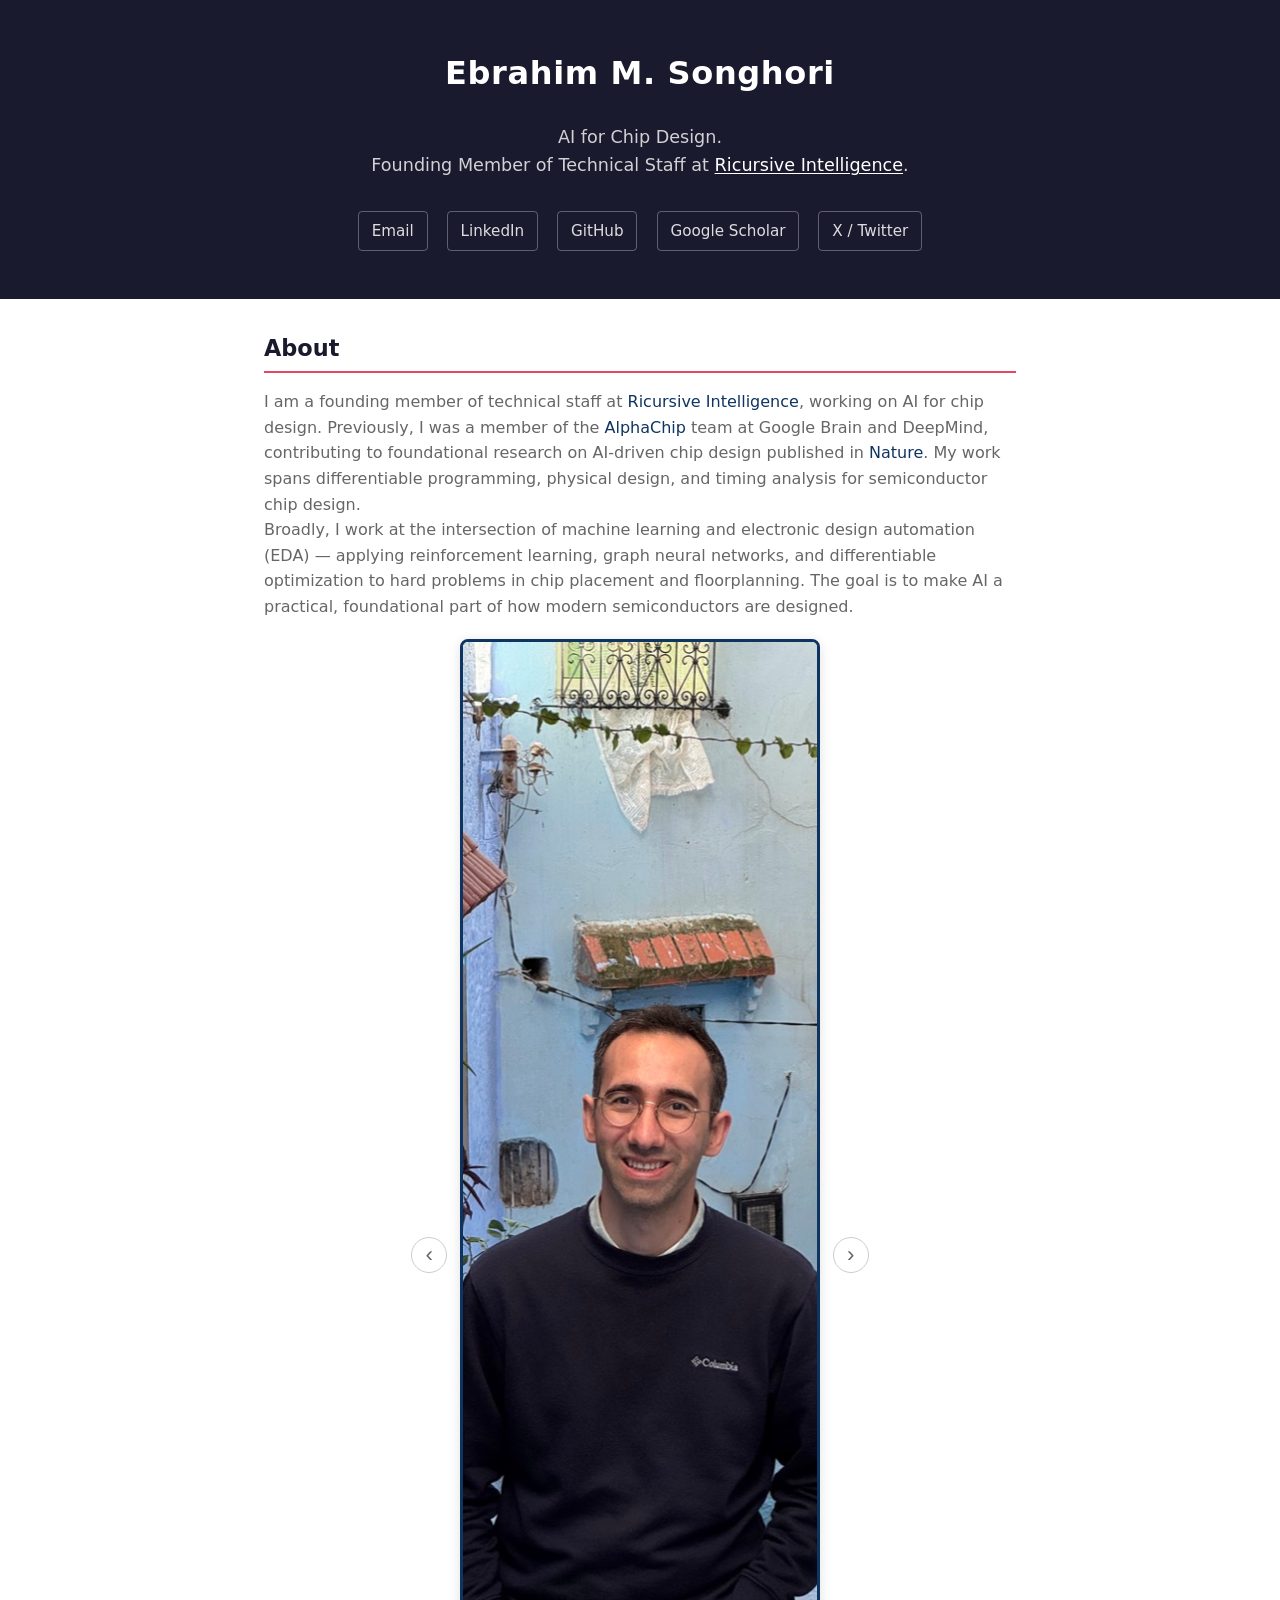
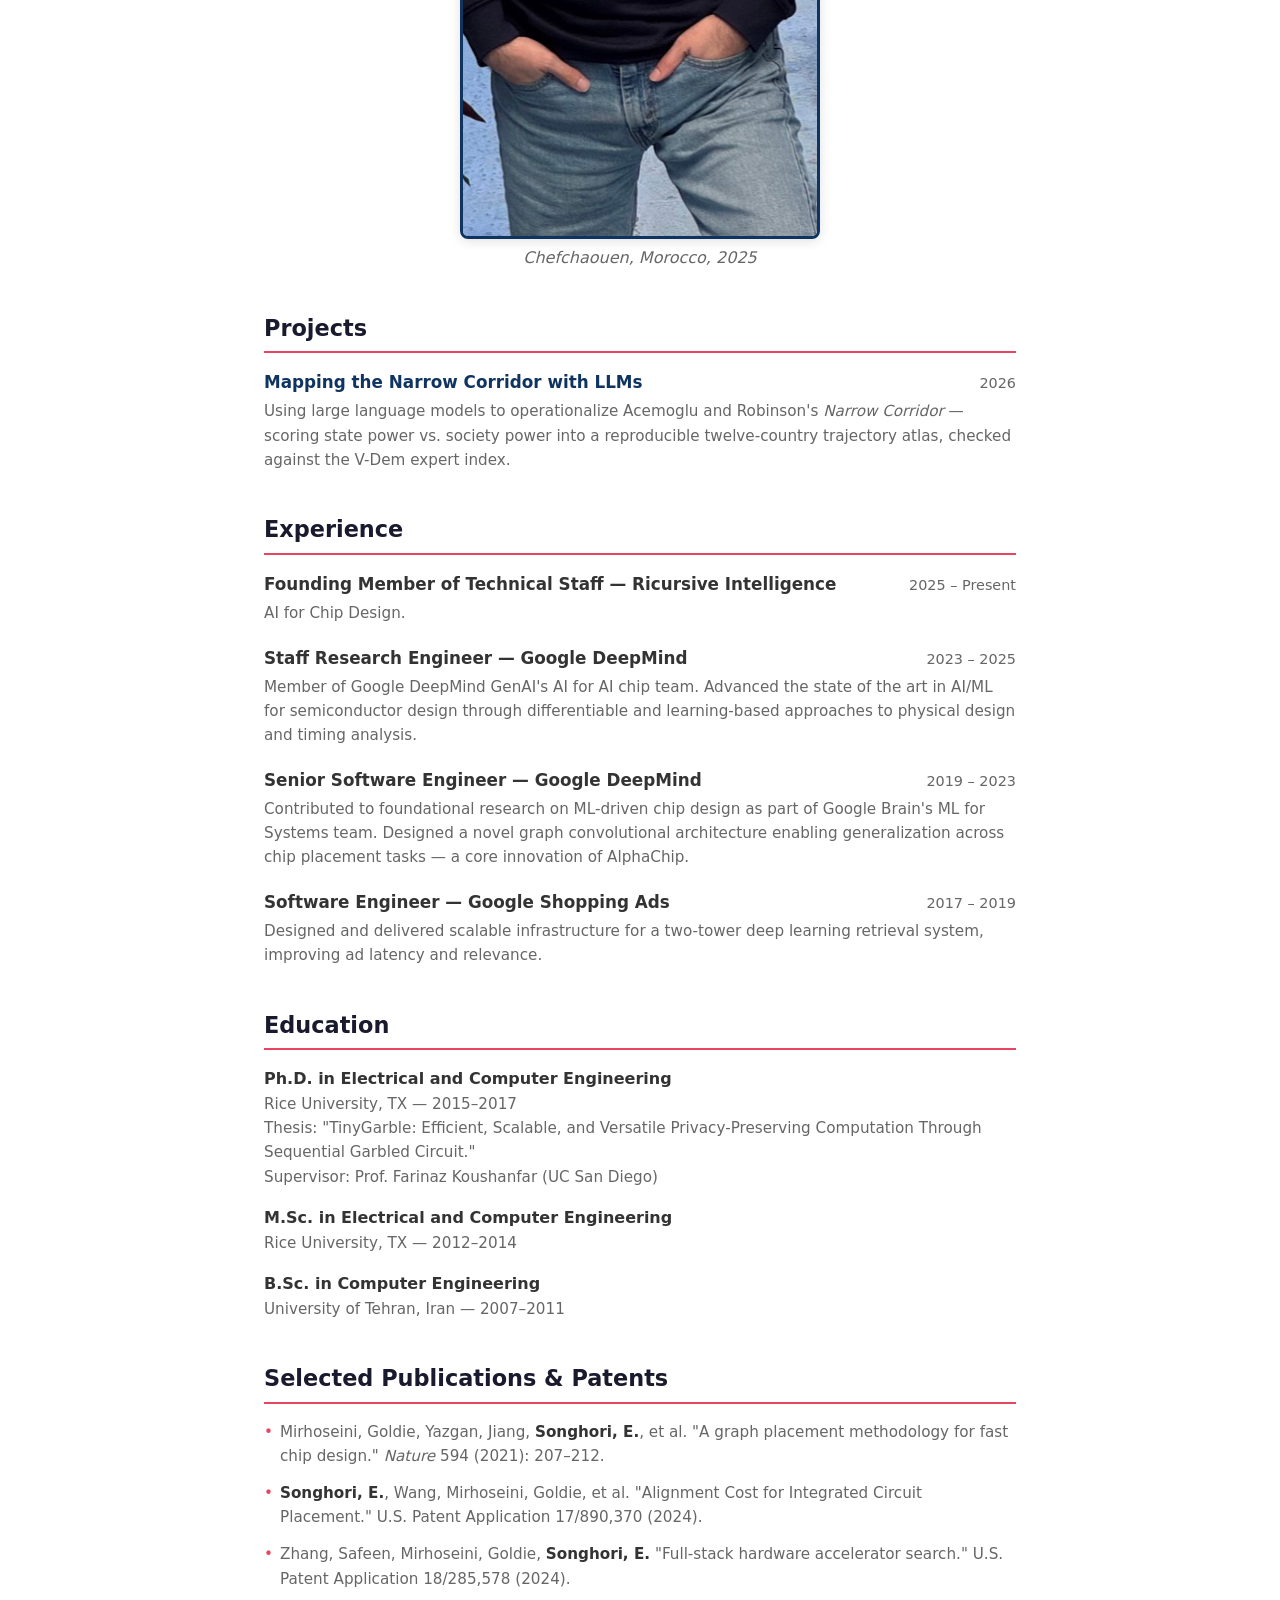
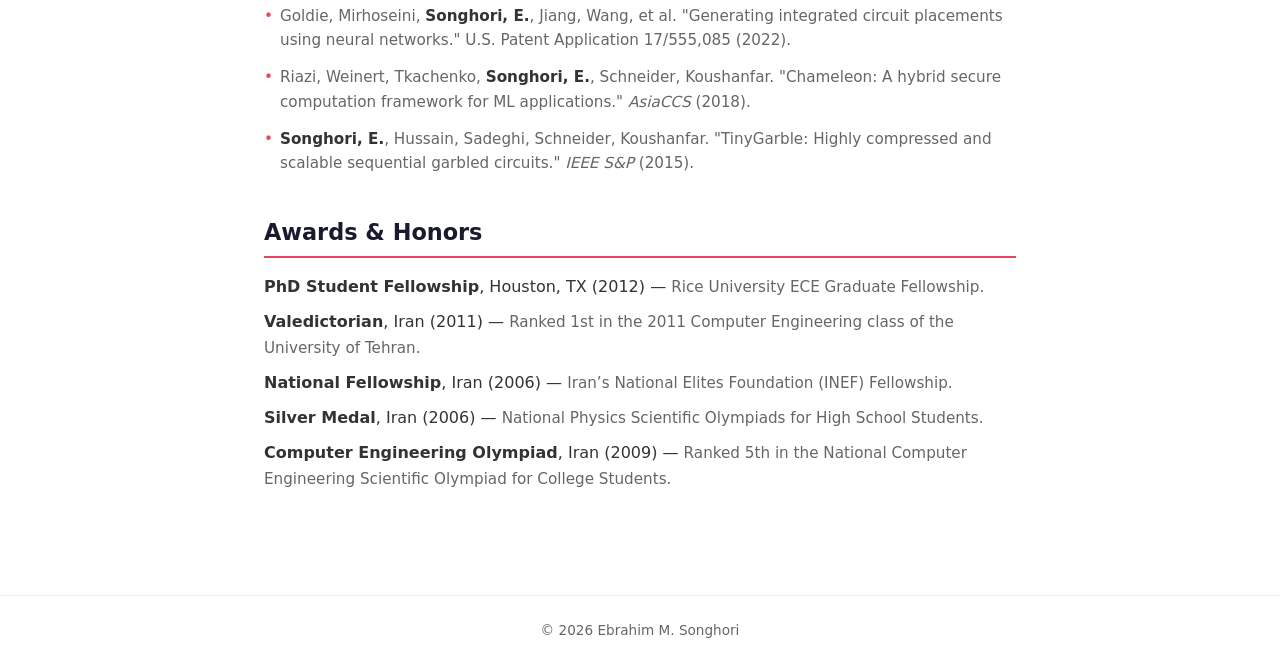
==== index.html @ 9a5c30f7 "Add Narrow Corridor project page and host its gallery - New content page at /narrow-corridor-llm/ wi" ====
<!DOCTYPE html>
<html lang="en">
<head>
  <meta charset="UTF-8">
  <meta name="viewport" content="width=device-width, initial-scale=1.0">
  <title>Ebrahim M. Songhori - AI for Chip Design | Ricursive Intelligence</title>
  <meta name="description" content="Ebrahim Songhori - Founding Member of Technical Staff at Ricursive Intelligence. Former AlphaChip team member at Google DeepMind. AI/ML for semiconductor chip design, published in Nature.">
  <meta name="keywords" content="Ebrahim Songhori, AI for chip design, AlphaChip, chip placement, graph placement, machine learning for EDA, semiconductor design, Ricursive Intelligence, Google DeepMind">
  <meta name="author" content="Ebrahim M. Songhori">
  <meta name="google-site-verification" content="yq1AbpjYO4RHW3qVXdiLMc_SH7v51dp_nrM5QMj1qLs" />
  <link rel="canonical" href="https://esonghori.com/">
  <link rel="icon" href="favicon.svg" type="image/svg+xml">
  <link rel="apple-touch-icon" href="apple-touch-icon.png">

  <!-- Open Graph -->
  <meta property="og:type" content="profile">
  <meta property="og:title" content="Ebrahim M. Songhori - AI for Chip Design">
  <meta property="og:description" content="Founding Member of Technical Staff at Ricursive Intelligence. Former AlphaChip team member at Google DeepMind. AI/ML for semiconductor chip design.">
  <meta property="og:url" content="https://esonghori.com/">
  <meta property="og:image" content="https://esonghori.com/photos/og-image.jpg">
  <meta property="og:image:width" content="1200">
  <meta property="og:image:height" content="630">
  <meta property="profile:first_name" content="Ebrahim">
  <meta property="profile:last_name" content="Songhori">

  <!-- Twitter Card -->
  <meta name="twitter:card" content="summary_large_image">
  <meta name="twitter:title" content="Ebrahim M. Songhori - AI for Chip Design">
  <meta name="twitter:site" content="@esonghori2">
  <meta name="twitter:description" content="Founding Member of Technical Staff at Ricursive Intelligence. Former AlphaChip team at Google DeepMind.">
  <meta name="twitter:image" content="https://esonghori.com/photos/og-image.jpg">

  <!-- Structured Data -->
  <script type="application/ld+json">
  {
    "@context": "https://schema.org",
    "@type": "ProfilePage",
    "dateModified": "2026-07-07T12:00:00-07:00",
    "mainEntity": {
    "@type": "Person",
    "name": "Ebrahim M. Songhori",
    "alternateName": "Ebrahim Songhori",
    "url": "https://esonghori.com/",
    "image": "https://esonghori.com/photos/og-image.jpg",
    "jobTitle": "Founding Member of Technical Staff",
    "worksFor": {
      "@type": "Organization",
      "name": "Ricursive Intelligence",
      "url": "https://ricursive.com"
    },
    "alumniOf": [
      {
        "@type": "CollegeOrUniversity",
        "name": "Rice University"
      },
      {
        "@type": "CollegeOrUniversity",
        "name": "University of Tehran"
      }
    ],
    "knowsAbout": ["AI for Chip Design", "Chip for AI", "Chip for LLM", "AI for AI Chip", "AI Infrastructure", "LLM Infrastructure", "LLM Systems", "AI Systems", "AlphaChip", "Graph Placement", "Chip Placement", "Chip Floorplanning", "Physical Design", "Timing Analysis", "Electronic Design Automation", "Semiconductor Design", "Hardware Accelerator Search", "Differentiable Programming", "Machine Learning", "Deep Learning", "Reinforcement Learning", "Graph Neural Networks", "Graph Convolutional Networks", "Two-Tower Retrieval", "Recommendation Systems", "ML for Systems", "Privacy-Preserving Computation", "Secure Computation", "Secure Multiparty Computation", "Garbled Circuits", "Secure Machine Learning"],
    "sameAs": [
      "https://www.linkedin.com/in/esonghori/",
      "https://github.com/esonghori",
      "https://scholar.google.com/citations?user=45dAUpoAAAAJ",
      "https://x.com/esonghori2"
    ]
    }
  }
  </script>

  <link rel="stylesheet" href="style.css">
</head>
<body>

<header>
  <div class="container">
    <h1>Ebrahim M. Songhori</h1>
    <p class="tagline">
      AI for Chip Design.<br/>
      Founding Member of Technical Staff at <a href="https://ricursive.com">Ricursive Intelligence</a>.
    </p>
    <div class="links">
      <a href="#" onclick="this.href='mailto:'+['e.songhori','gmail.com'].join('@')">Email</a>
      <a href="https://www.linkedin.com/in/esonghori/">LinkedIn</a>
      <a href="https://github.com/esonghori">GitHub</a>
      <a href="https://scholar.google.com/citations?user=45dAUpoAAAAJ">Google Scholar</a>
      <a href="https://x.com/esonghori2">X / Twitter</a>
    </div>
  </div>
</header>

<main>

  <section class="about">
    <h2>About</h2>
    <p>
      I am a founding member of technical staff at
      <a href="https://ricursive.com">Ricursive Intelligence</a>, working on
      AI for chip design. Previously, I was a member of the
      <a href="https://deepmind.google/discover/blog/how-alphachip-transformed-computer-chip-design/">AlphaChip</a>
      team at Google Brain and DeepMind, contributing to foundational research on AI-driven
      chip design published in
      <a href="https://www.nature.com/articles/s41586-021-03544-w">Nature</a>.
      My work spans differentiable programming, physical design, and timing analysis
      for semiconductor chip design.
    </p>
    <p>
      Broadly, I work at the intersection of machine learning and electronic design
      automation (EDA) &mdash; applying reinforcement learning, graph neural networks,
      and differentiable optimization to hard problems in chip placement and
      floorplanning. The goal is to make AI a practical, foundational part of how
      modern semiconductors are designed.
    </p>
    <div class="photo-gallery">
      <button class="photo-nav photo-prev" aria-label="Previous photo">&lsaquo;</button>
      <div class="photo-frame">
        <img src="" alt="Ebrahim M. Songhori" class="profile-photo" loading="lazy" width="900" height="1200">
        <p class="photo-caption"></p>
      </div>
      <button class="photo-nav photo-next" aria-label="Next photo">&rsaquo;</button>
    </div>
  </section>

  <section>
    <h2>Projects</h2>
    <div class="job">
      <div class="job-header">
        <span class="job-title">
          <a href="/narrow-corridor-llm/">Mapping the Narrow Corridor with LLMs</a>
        </span>
        <span class="job-date">2026</span>
      </div>
      <p>
        Using large language models to operationalize Acemoglu and Robinson's
        <em>Narrow Corridor</em> &mdash; scoring state power vs. society power into a
        reproducible twelve-country trajectory atlas, checked against the V-Dem expert index.
      </p>
    </div>
  </section>

  <section>
    <h2>Experience</h2>

    <div class="job">
      <div class="job-header">
        <span class="job-title">Founding Member of Technical Staff &mdash; Ricursive Intelligence</span>
        <span class="job-date">2025 &ndash; Present</span>
      </div>
      <p>AI for Chip Design.</p>
    </div>

    <div class="job">
      <div class="job-header">
        <span class="job-title">Staff Research Engineer &mdash; Google DeepMind</span>
        <span class="job-date">2023 &ndash; 2025</span>
      </div>
      <p>
        Member of Google DeepMind GenAI's AI for AI chip team. Advanced the state of the art
        in AI/ML for semiconductor design through differentiable and learning-based approaches
        to physical design and timing analysis.
      </p>
    </div>

    <div class="job">
      <div class="job-header">
        <span class="job-title">Senior Software Engineer &mdash; Google DeepMind</span>
        <span class="job-date">2019 &ndash; 2023</span>
      </div>
      <p>
        Contributed to foundational research on ML-driven chip design as part of Google Brain's
        ML for Systems team. Designed a novel graph convolutional architecture enabling
        generalization across chip placement tasks &mdash; a core innovation of AlphaChip.
      </p>
    </div>

    <div class="job">
      <div class="job-header">
        <span class="job-title">Software Engineer &mdash; Google Shopping Ads</span>
        <span class="job-date">2017 &ndash; 2019</span>
      </div>
      <p>
        Designed and delivered scalable infrastructure for a two-tower deep learning retrieval
        system, improving ad latency and relevance.
      </p>
    </div>
  </section>

  <section>
    <h2>Education</h2>

    <div class="edu-item">
      <div class="degree">Ph.D. in Electrical and Computer Engineering</div>
      <div class="school">Rice University, TX &mdash; 2015&ndash;2017</div>
      <div class="school">
        Thesis: "TinyGarble: Efficient, Scalable, and Versatile Privacy-Preserving
        Computation Through Sequential Garbled Circuit."
        <br>Supervisor: Prof. Farinaz Koushanfar (UC San Diego)
      </div>
    </div>

    <div class="edu-item">
      <div class="degree">M.Sc. in Electrical and Computer Engineering</div>
      <div class="school">Rice University, TX &mdash; 2012&ndash;2014</div>
    </div>

    <div class="edu-item">
      <div class="degree">B.Sc. in Computer Engineering</div>
      <div class="school">University of Tehran, Iran &mdash; 2007&ndash;2011</div>
    </div>
  </section>

  <section>
    <h2>Selected Publications &amp; Patents</h2>
    <ul class="pub-list">
      <li>
        Mirhoseini, Goldie, Yazgan, Jiang, <span class="me">Songhori, E.</span>, et al.
        "A graph placement methodology for fast chip design."
        <em>Nature</em> 594 (2021): 207&ndash;212.
      </li>
      <li>
        <span class="me">Songhori, E.</span>, Wang, Mirhoseini, Goldie, et al.
        "Alignment Cost for Integrated Circuit Placement."
        U.S. Patent Application 17/890,370 (2024).
      </li>
      <li>
        Zhang, Safeen, Mirhoseini, Goldie, <span class="me">Songhori, E.</span>
        "Full-stack hardware accelerator search."
        U.S. Patent Application 18/285,578 (2024).
      </li>
      <li>
        Goldie, Mirhoseini, <span class="me">Songhori, E.</span>, Jiang, Wang, et al.
        "Generating integrated circuit placements using neural networks."
        U.S. Patent Application 17/555,085 (2022).
      </li>
      <li>
        Riazi, Weinert, Tkachenko, <span class="me">Songhori, E.</span>, Schneider, Koushanfar.
        "Chameleon: A hybrid secure computation framework for ML applications."
        <em>AsiaCCS</em> (2018).
      </li>
      <li>
        <span class="me">Songhori, E.</span>, Hussain, Sadeghi, Schneider, Koushanfar.
        "TinyGarble: Highly compressed and scalable sequential garbled circuits."
        <em>IEEE S&amp;P</em> (2015).
      </li>
    </ul>
  </section>

  <section>
    <h2>Awards &amp; Honors</h2>
    <div class="award">
      <strong>PhD Student Fellowship</strong>, Houston, TX (2012) &mdash;
      <span>Rice University ECE Graduate Fellowship.</span>
    </div>
    <div class="award">
      <strong>Valedictorian</strong>, Iran (2011) &mdash;
      <span>Ranked 1st in the 2011 Computer Engineering class of the University of Tehran.</span>
    </div>
    <div class="award">
      <strong>National Fellowship</strong>, Iran (2006) &mdash;
      <span>Iran&rsquo;s National Elites Foundation (INEF) Fellowship.</span>
    </div>
    <div class="award">
      <strong>Silver Medal</strong>, Iran (2006) &mdash;
      <span>National Physics Scientific Olympiads for High School Students.</span>
    </div>
    <div class="award">
      <strong>Computer Engineering Olympiad</strong>, Iran (2009) &mdash;
      <span>Ranked 5th in the National Computer Engineering Scientific Olympiad for College Students.</span>
    </div>
  </section>

</main>

<footer>
  &copy; 2026 Ebrahim M. Songhori
</footer>

<script>
(async function() {
  const res = await fetch('photos/photos.json');
  const photos = await res.json();
  if (!photos.length) return;
  let idx = 0;
  const img = document.querySelector('.profile-photo');
  const caption = document.querySelector('.photo-caption');
  const prev = document.querySelector('.photo-prev');
  const next = document.querySelector('.photo-next');
  const gallery = document.querySelector('.photo-gallery');

  function show(i) {
    idx = (i + photos.length) % photos.length;
    img.src = 'photos/' + photos[idx].file;
    img.alt = 'Ebrahim M. Songhori — ' + photos[idx].caption;
    caption.textContent = photos[idx].caption;
    gallery.classList.toggle('single', photos.length <= 1);
  }

  prev.addEventListener('click', () => show(idx - 1));
  next.addEventListener('click', () => show(idx + 1));
  show(0);
})();
</script>
</body>
</html>
---- style.css ----
:root {
  --primary: #1a1a2e;
  --accent: #0f3460;
  --highlight: #e94560;
  --light: #f5f5f5;
  --text: #333;
  --text-light: #666;
  --max-width: 800px;
}

* {
  margin: 0;
  padding: 0;
  box-sizing: border-box;
}

body {
  font-family: "Segoe UI", system-ui, -apple-system, sans-serif;
  color: var(--text);
  line-height: 1.6;
  background: #fff;
}

a {
  color: var(--accent);
  text-decoration: none;
}

a:hover {
  color: var(--highlight);
}

/* Header / Hero */
header {
  background: var(--primary);
  color: #fff;
  padding: 3rem 1.5rem;
  text-align: center;
}

header .container {
  max-width: var(--max-width);
  margin: 0 auto;
  display: flex;
  flex-direction: column;
  align-items: center;
  gap: 1.5rem;
}

/* Photo Gallery */
.photo-gallery {
  display: flex;
  align-items: center;
  justify-content: center;
  gap: 0.8rem;
  margin-top: 1.2rem;
}

.photo-gallery.single .photo-nav {
  visibility: hidden;
}

.photo-frame {
  text-align: center;
}

.photo-nav {
  background: none;
  border: 1px solid #ccc;
  border-radius: 50%;
  width: 36px;
  height: 36px;
  font-size: 1.4rem;
  color: var(--text-light);
  cursor: pointer;
  flex-shrink: 0;
  display: flex;
  align-items: center;
  justify-content: center;
  transition: background 0.2s, color 0.2s;
}

.photo-nav:hover {
  background: var(--light);
  color: var(--primary);
}

.profile-photo {
  display: block;
  width: 100%;
  max-width: 360px;
  border-radius: 8px;
  object-fit: cover;
  border: 3px solid var(--accent);
  box-shadow: 0 2px 12px rgba(0, 0, 0, 0.12);
}

header h1 {
  font-size: 2rem;
  font-weight: 700;
  letter-spacing: 0.02em;
}

header .tagline {
  font-size: 1.1rem;
  color: rgba(255, 255, 255, 0.8);
  max-width: 600px;
}

header .tagline a {
  color: #fff;
  text-decoration: underline;
  text-underline-offset: 2px;
}

header .tagline a:hover {
  color: var(--highlight);
}

.links {
  display: flex;
  gap: 1.2rem;
  flex-wrap: wrap;
  justify-content: center;
  margin-top: 0.5rem;
}

.links a {
  color: rgba(255, 255, 255, 0.85);
  font-size: 0.95rem;
  padding: 0.4rem 0.8rem;
  border: 1px solid rgba(255, 255, 255, 0.3);
  border-radius: 4px;
  transition: background 0.2s, color 0.2s;
}

.links a:hover {
  background: rgba(255, 255, 255, 0.15);
  color: #fff;
}

/* Main Content */
main {
  max-width: var(--max-width);
  margin: 0 auto;
  padding: 2rem 1.5rem 4rem;
}

section {
  margin-bottom: 2.5rem;
}

section h2 {
  font-size: 1.4rem;
  color: var(--primary);
  border-bottom: 2px solid var(--highlight);
  padding-bottom: 0.3rem;
  margin-bottom: 1rem;
}

.photo-caption {
  text-align: center;
  font-size: 0.85rem;
  color: var(--text-light);
  font-style: italic;
  margin-top: 0.4rem;
}

/* About */
.about p {
  color: var(--text-light);
  font-size: 1rem;
}

/* Experience */
.job {
  margin-bottom: 1.2rem;
}

.job-header {
  display: flex;
  justify-content: space-between;
  align-items: baseline;
  flex-wrap: wrap;
  gap: 0.5rem;
}

.job-title {
  font-weight: 600;
  font-size: 1.05rem;
}

.job-date {
  color: var(--text-light);
  font-size: 0.9rem;
  white-space: nowrap;
}

.job p {
  color: var(--text-light);
  font-size: 0.95rem;
  margin-top: 0.2rem;
}

/* Education */
.edu-item {
  margin-bottom: 1rem;
}

.edu-item .degree {
  font-weight: 600;
}

.edu-item .school {
  color: var(--text-light);
  font-size: 0.95rem;
}

/* Publications */
.pub-list {
  list-style: none;
}

.pub-list li {
  margin-bottom: 0.8rem;
  font-size: 0.95rem;
  color: var(--text-light);
  padding-left: 1rem;
  position: relative;
}

.pub-list li::before {
  content: "\2022";
  position: absolute;
  left: 0;
  color: var(--highlight);
}

.pub-list .me {
  font-weight: 600;
  color: var(--text);
}

/* Awards */
.award {
  margin-bottom: 0.6rem;
}

.award strong {
  color: var(--text);
}

.award span {
  color: var(--text-light);
  font-size: 0.95rem;
}

/* Footer */
footer {
  text-align: center;
  padding: 1.5rem;
  color: var(--text-light);
  font-size: 0.85rem;
  border-top: 1px solid #eee;
}

/* Responsive */
@media (max-width: 600px) {
  header {
    padding: 2rem 1rem;
  }
  header h1 {
    font-size: 1.6rem;
  }
  .profile-photo {
    max-width: 280px;
  }
  .job-header {
    flex-direction: column;
    gap: 0.1rem;
  }
}
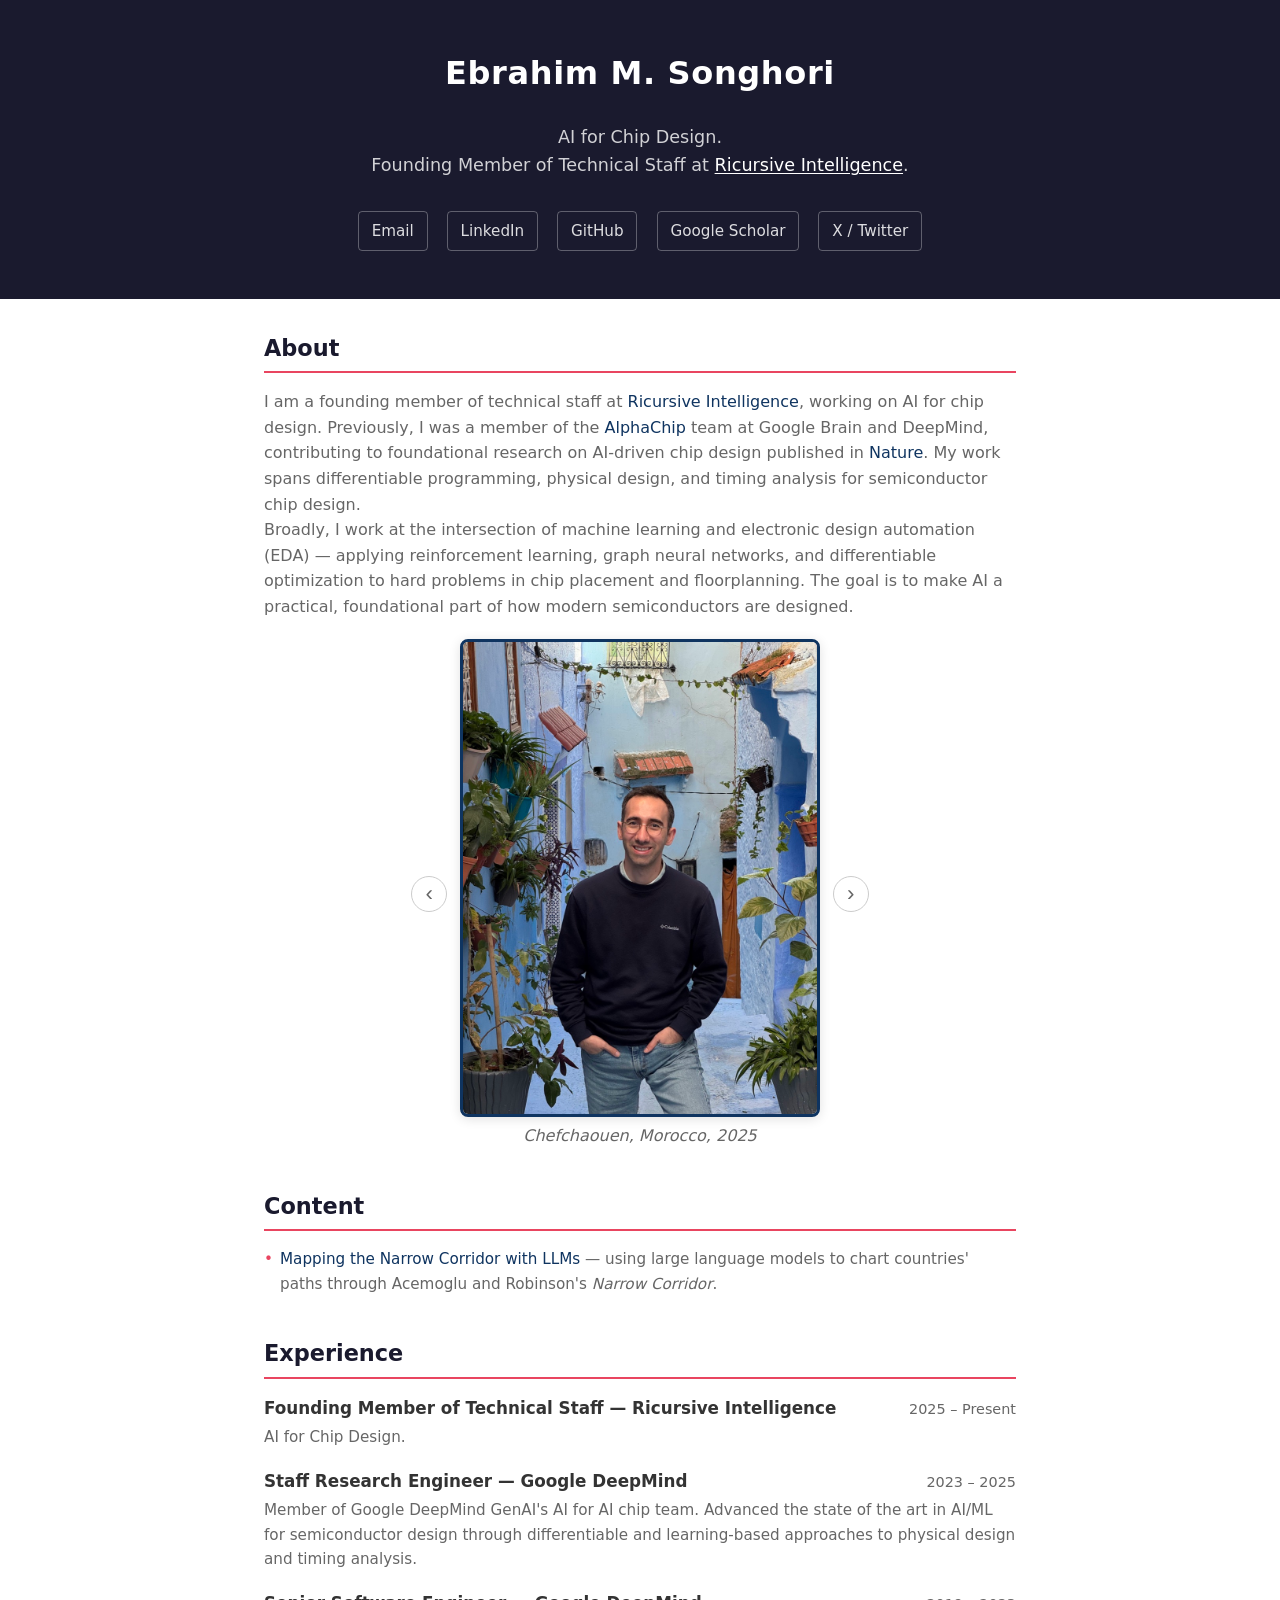
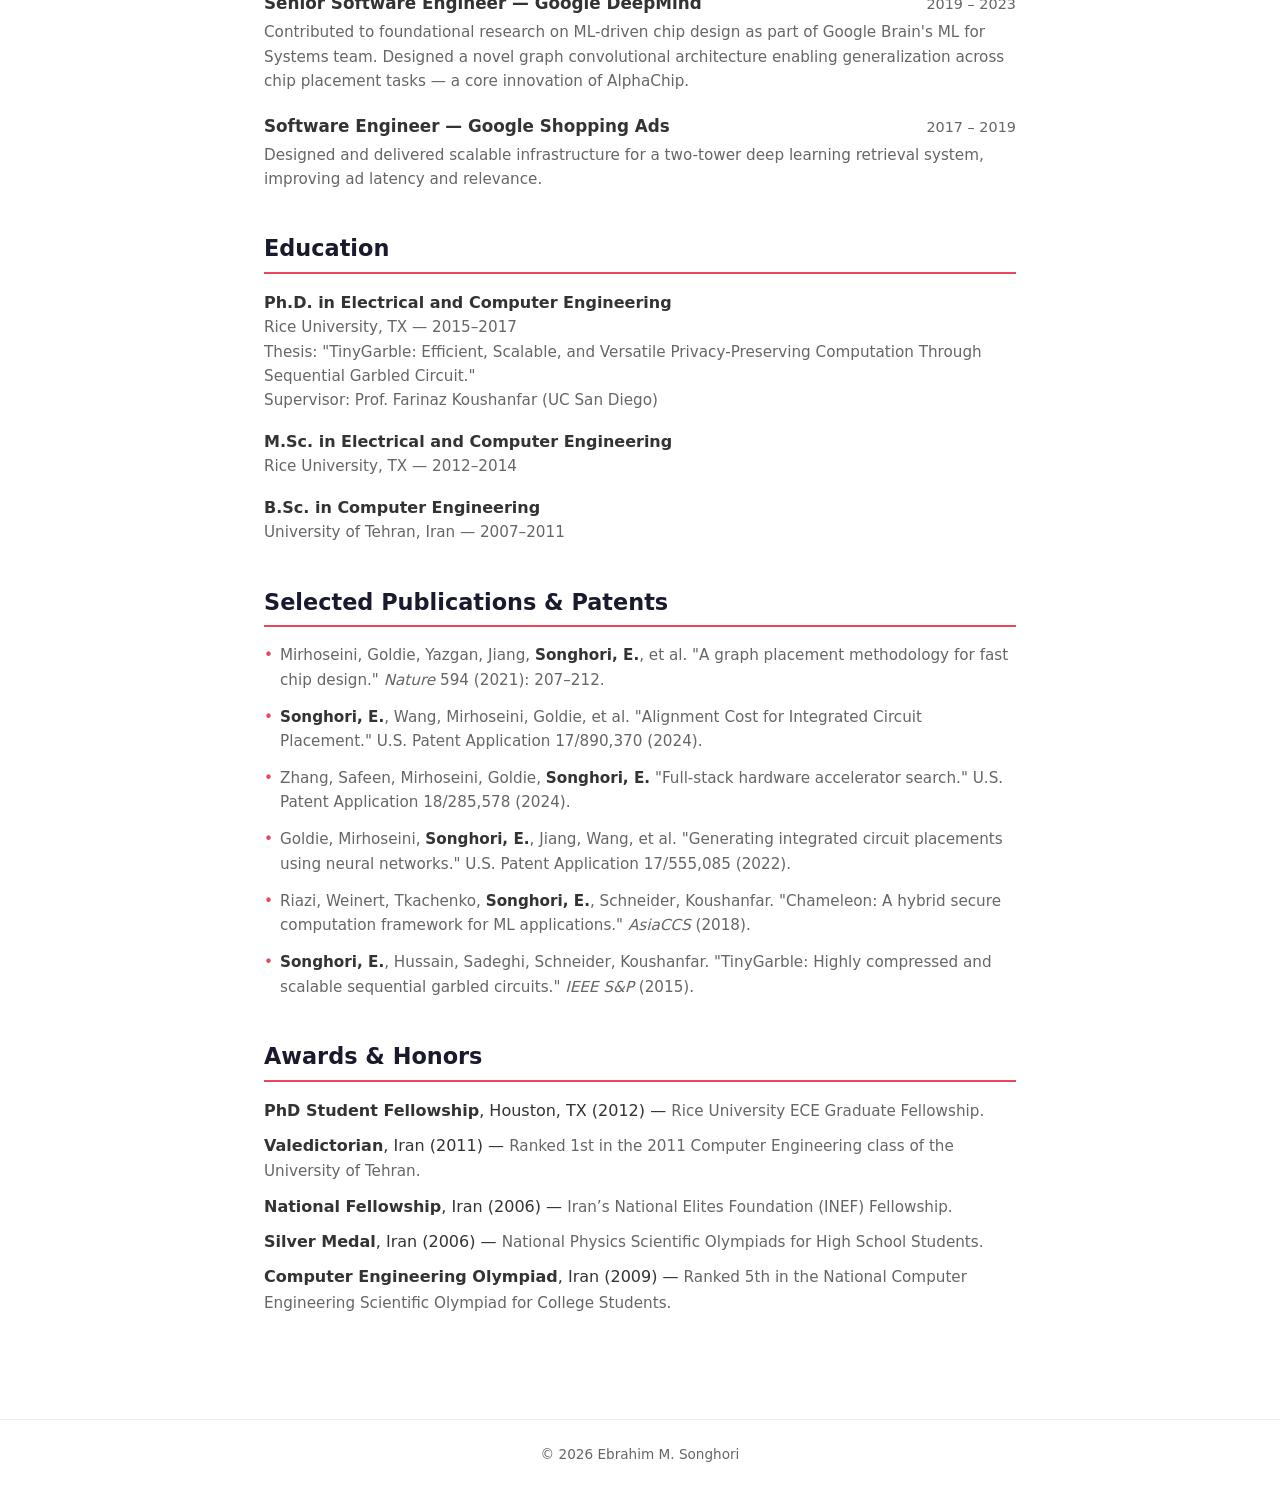
==== commit 9387500d: "Revert profile-photo size attrs; make Content section a bullet list Co-Authored-By: Claude Opus 4.8 " ====
--- a/index.html
+++ b/index.html
@@ -115,7 +115,7 @@
     <div class="photo-gallery">
       <button class="photo-nav photo-prev" aria-label="Previous photo">&lsaquo;</button>
       <div class="photo-frame">
-        <img src="" alt="Ebrahim M. Songhori" class="profile-photo" loading="lazy" width="900" height="1200">
+        <img src="" alt="Ebrahim M. Songhori" class="profile-photo">
         <p class="photo-caption"></p>
       </div>
       <button class="photo-nav photo-next" aria-label="Next photo">&rsaquo;</button>
@@ -123,20 +123,14 @@
   </section>
 
   <section>
-    <h2>Projects</h2>
-    <div class="job">
-      <div class="job-header">
-        <span class="job-title">
-          <a href="/narrow-corridor-llm/">Mapping the Narrow Corridor with LLMs</a>
-        </span>
-        <span class="job-date">2026</span>
-      </div>
-      <p>
-        Using large language models to operationalize Acemoglu and Robinson's
-        <em>Narrow Corridor</em> &mdash; scoring state power vs. society power into a
-        reproducible twelve-country trajectory atlas, checked against the V-Dem expert index.
-      </p>
-    </div>
+    <h2>Content</h2>
+    <ul class="pub-list">
+      <li>
+        <a href="/narrow-corridor-llm/">Mapping the Narrow Corridor with LLMs</a>
+        &mdash; using large language models to chart countries' paths through
+        Acemoglu and Robinson's <em>Narrow Corridor</em>.
+      </li>
+    </ul>
   </section>
 
   <section>
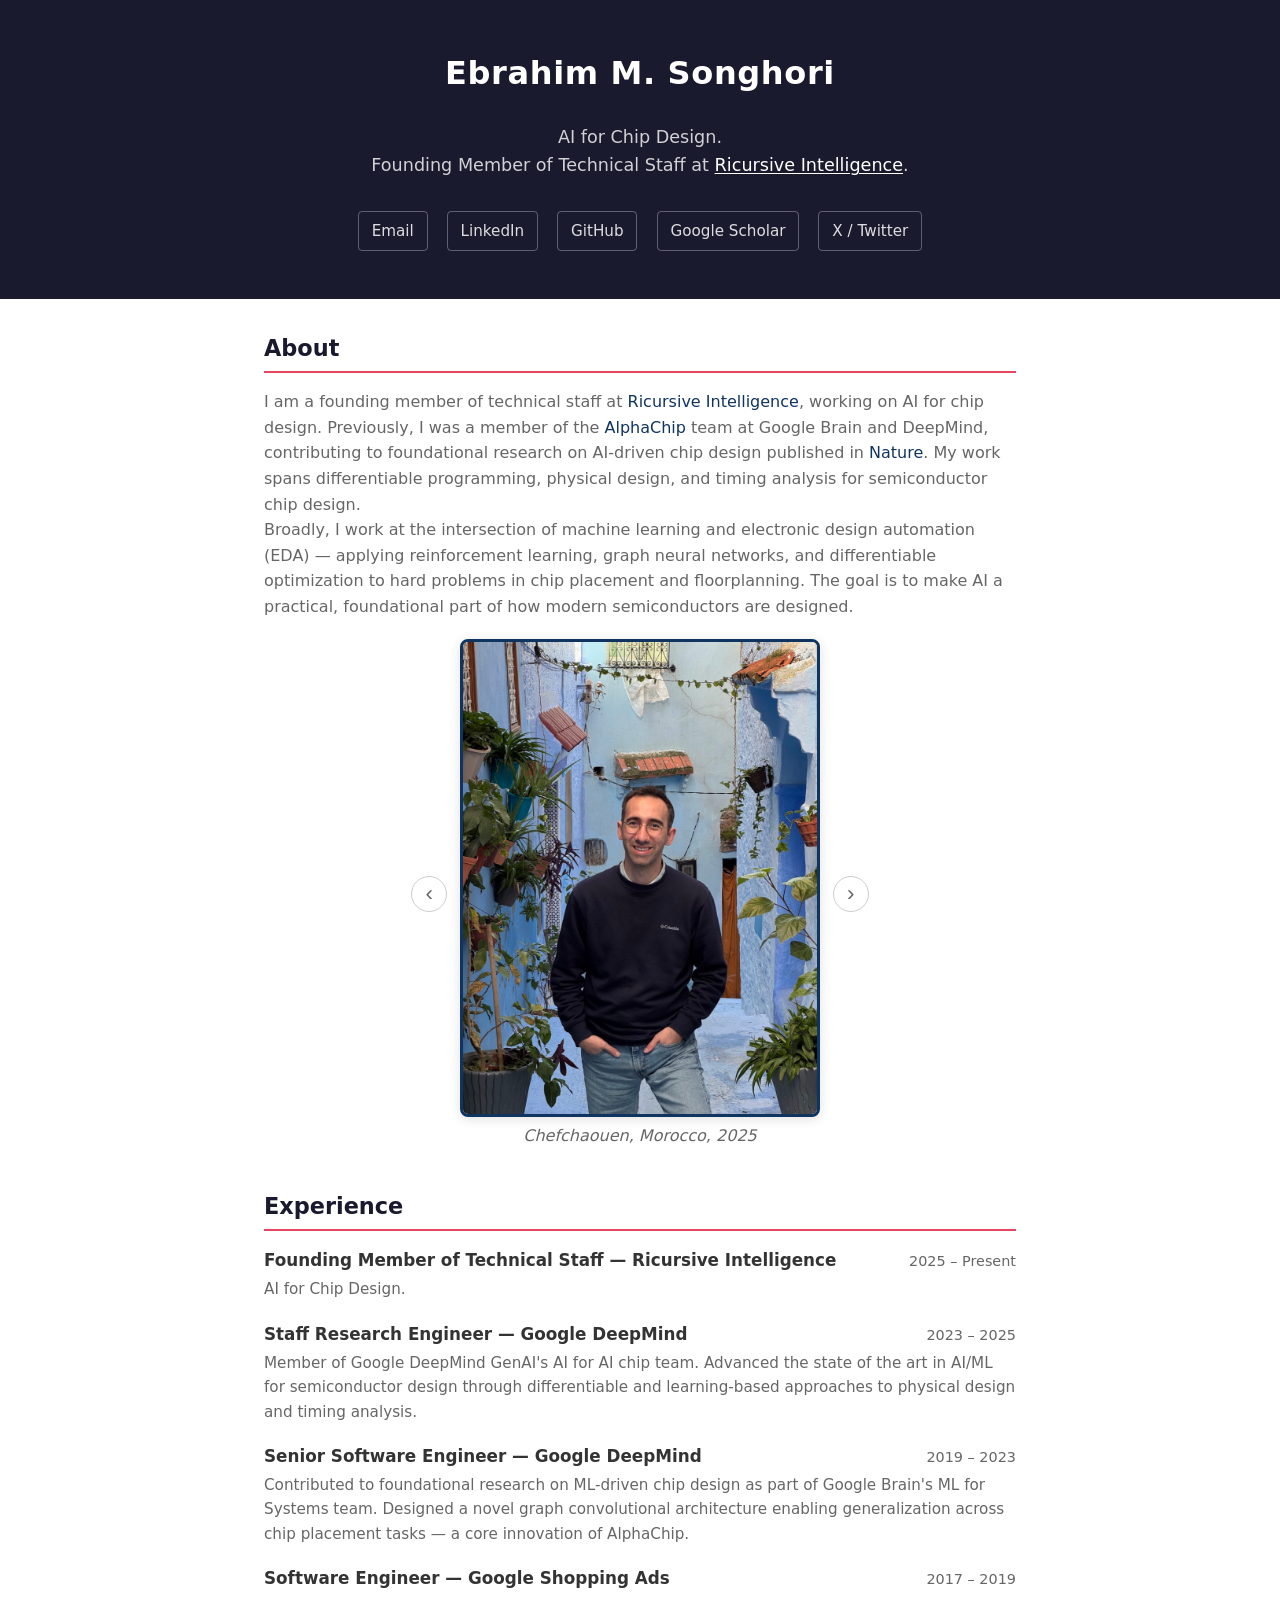
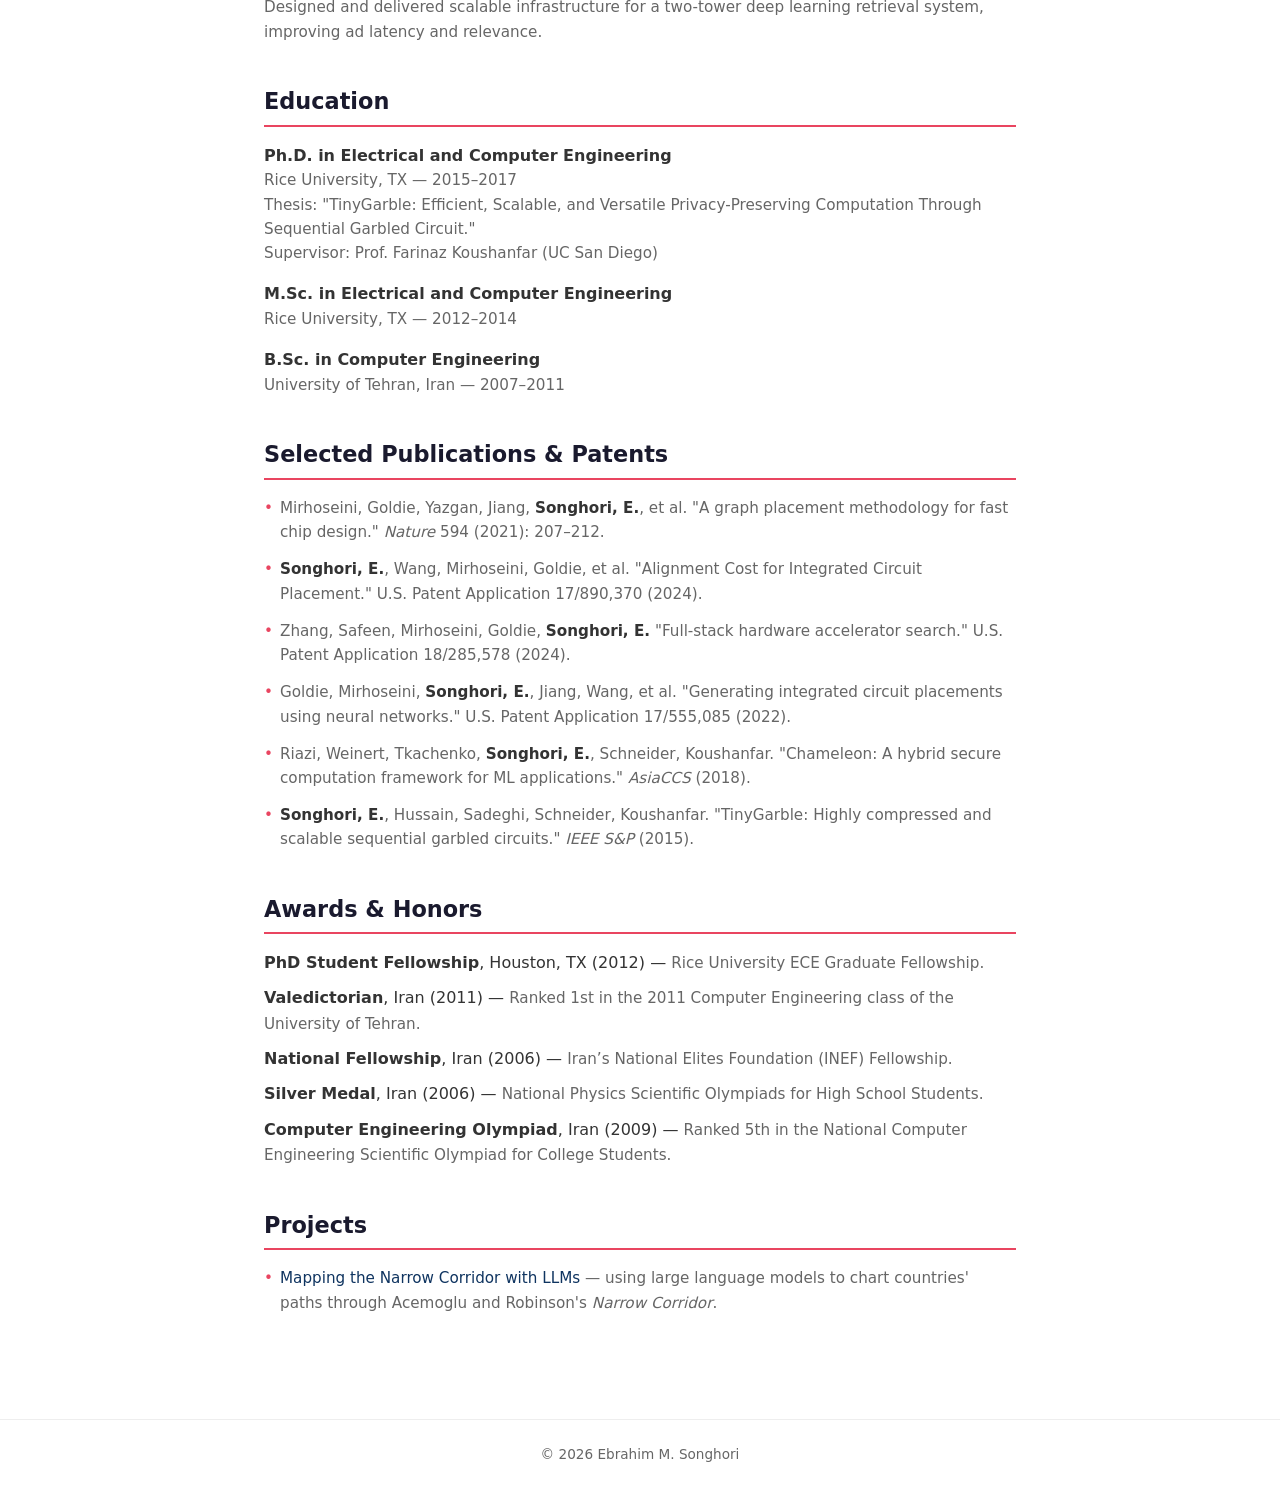
==== commit ba4094de: "Move Projects section to bottom of page Co-Authored-By: Claude Opus 4.8 (1M context) <noreply@anthro" ====
--- a/index.html
+++ b/index.html
@@ -123,17 +123,6 @@
   </section>
 
   <section>
-    <h2>Content</h2>
-    <ul class="pub-list">
-      <li>
-        <a href="/narrow-corridor-llm/">Mapping the Narrow Corridor with LLMs</a>
-        &mdash; using large language models to chart countries' paths through
-        Acemoglu and Robinson's <em>Narrow Corridor</em>.
-      </li>
-    </ul>
-  </section>
-
-  <section>
     <h2>Experience</h2>
 
     <div class="job">
@@ -262,6 +251,17 @@
       <strong>Computer Engineering Olympiad</strong>, Iran (2009) &mdash;
       <span>Ranked 5th in the National Computer Engineering Scientific Olympiad for College Students.</span>
     </div>
+  </section>
+
+  <section>
+    <h2>Projects</h2>
+    <ul class="pub-list">
+      <li>
+        <a href="/narrow-corridor-llm/">Mapping the Narrow Corridor with LLMs</a>
+        &mdash; using large language models to chart countries' paths through
+        Acemoglu and Robinson's <em>Narrow Corridor</em>.
+      </li>
+    </ul>
   </section>
 
 </main>
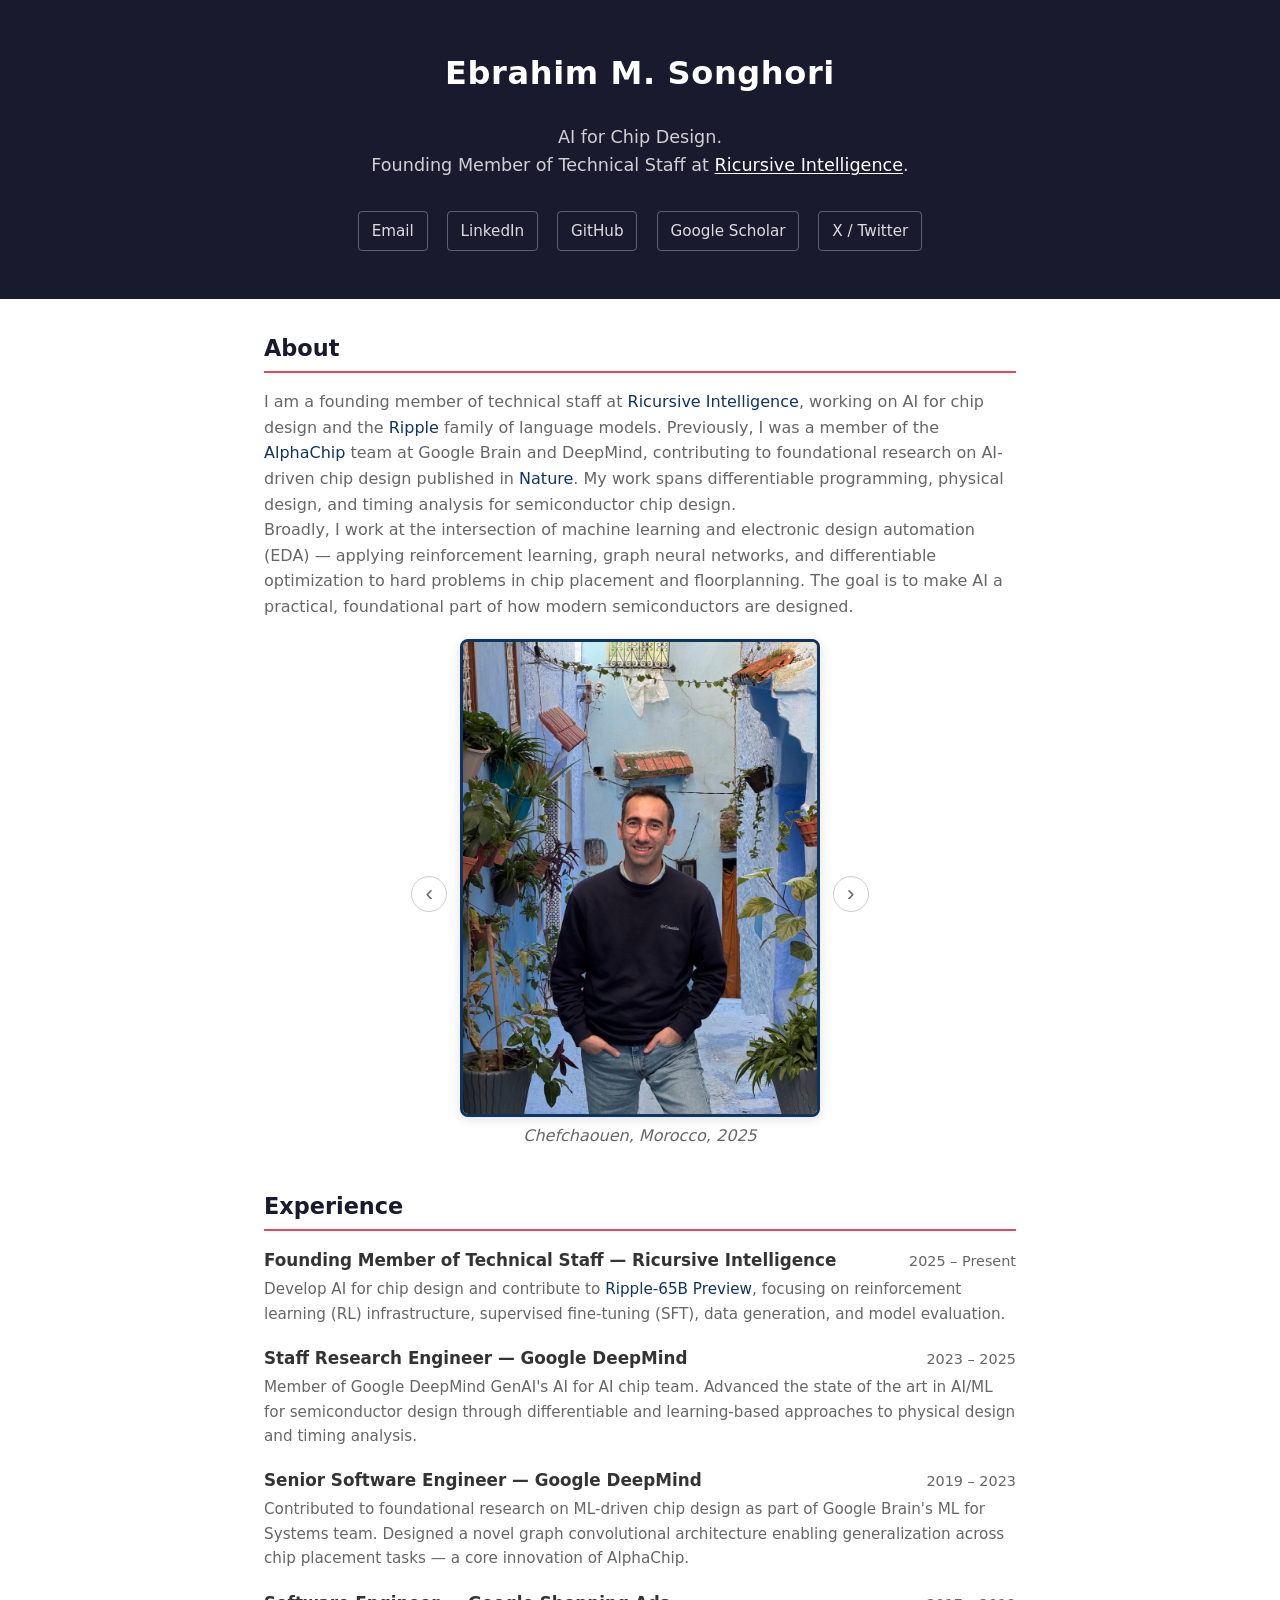
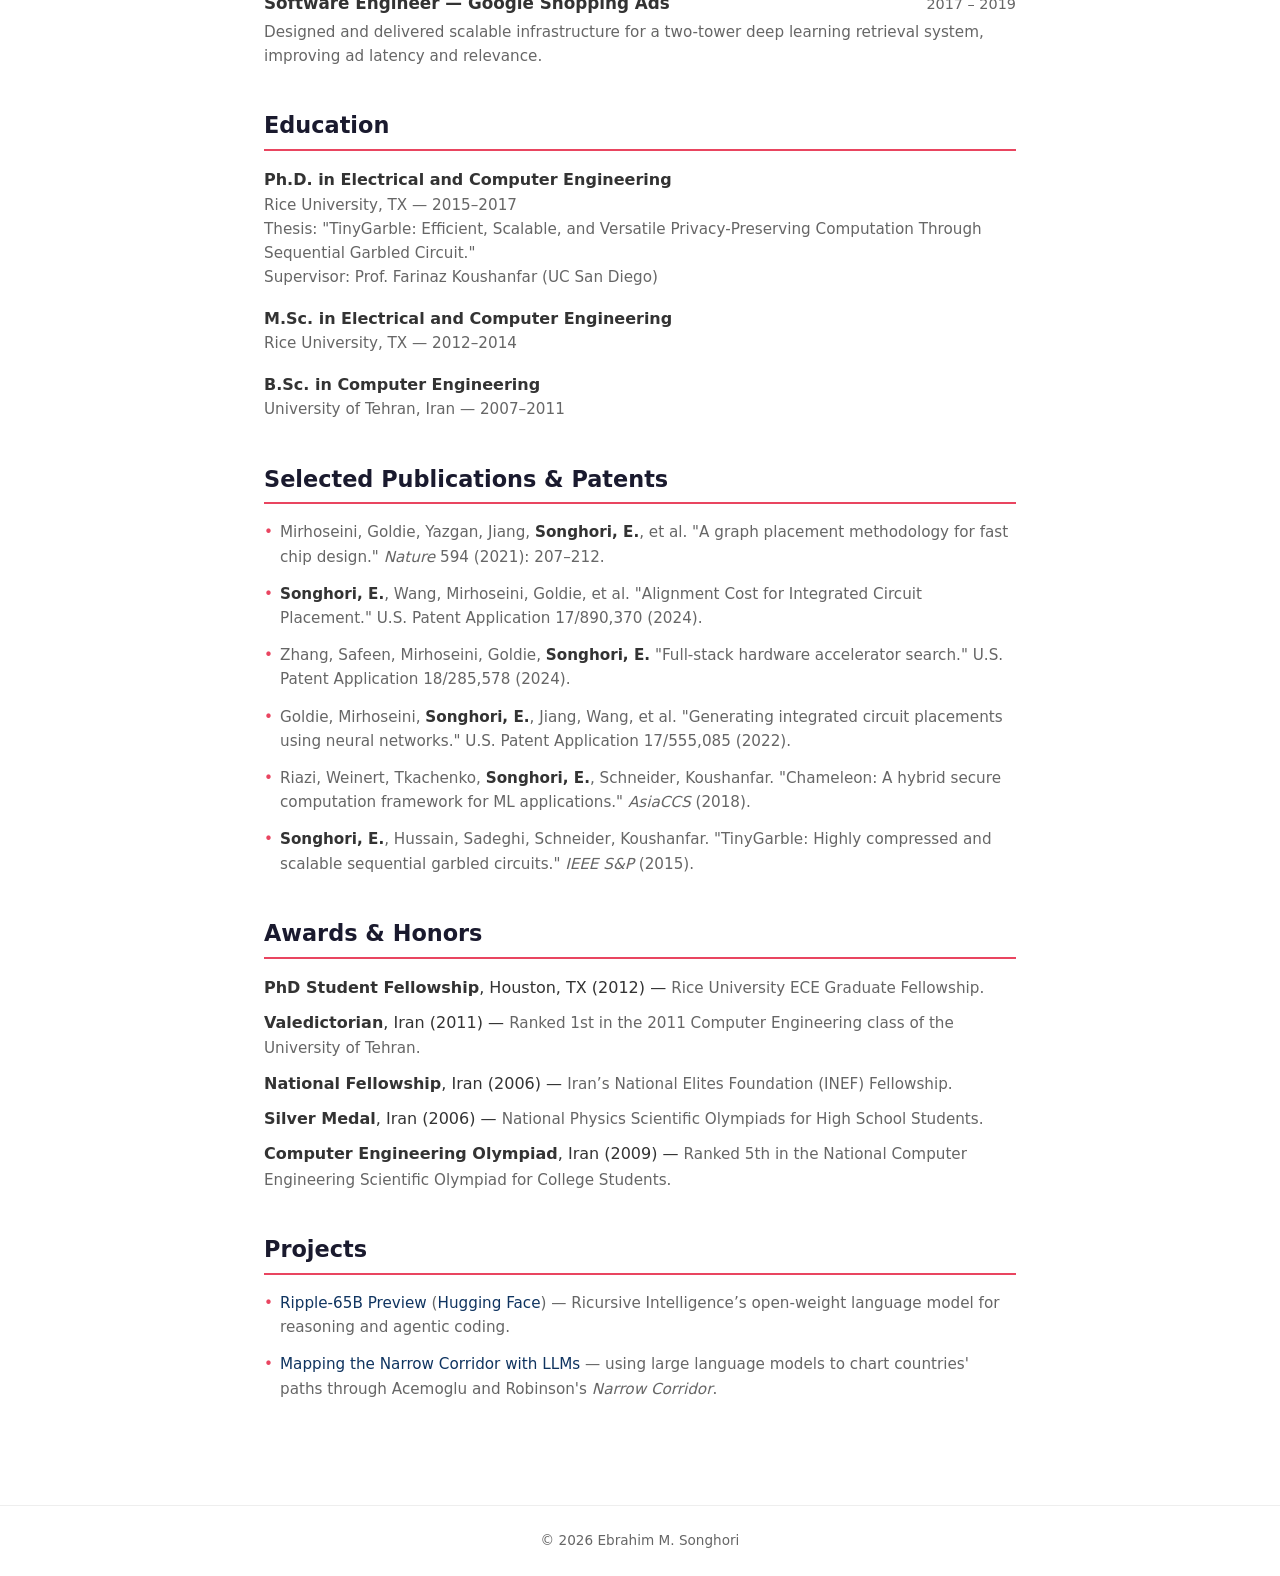
==== commit 9ac6c6ac: "Add Ripple profile updates and repository guidelines" ====
--- a/index.html
+++ b/index.html
@@ -3,6 +3,16 @@
 <head>
   <meta charset="UTF-8">
   <meta name="viewport" content="width=device-width, initial-scale=1.0">
+
+  <!-- Google tag (gtag.js) -->
+  <script async src="https://www.googletagmanager.com/gtag/js?id=G-TXR8WB0XKL"></script>
+  <script>
+    window.dataLayer = window.dataLayer || [];
+    function gtag(){dataLayer.push(arguments);}
+    gtag('js', new Date());
+    gtag('config', 'G-TXR8WB0XKL');
+  </script>
+
   <title>Ebrahim M. Songhori - AI for Chip Design | Ricursive Intelligence</title>
   <meta name="description" content="Ebrahim Songhori - Founding Member of Technical Staff at Ricursive Intelligence. Former AlphaChip team member at Google DeepMind. AI/ML for semiconductor chip design, published in Nature.">
   <meta name="keywords" content="Ebrahim Songhori, AI for chip design, AlphaChip, chip placement, graph placement, machine learning for EDA, semiconductor design, Ricursive Intelligence, Google DeepMind">
@@ -97,7 +107,8 @@
     <p>
       I am a founding member of technical staff at
       <a href="https://ricursive.com">Ricursive Intelligence</a>, working on
-      AI for chip design. Previously, I was a member of the
+      AI for chip design and the <a href="https://www.ricursive.com/ripple">Ripple</a>
+      family of language models. Previously, I was a member of the
       <a href="https://deepmind.google/discover/blog/how-alphachip-transformed-computer-chip-design/">AlphaChip</a>
       team at Google Brain and DeepMind, contributing to foundational research on AI-driven
       chip design published in
@@ -130,7 +141,12 @@
         <span class="job-title">Founding Member of Technical Staff &mdash; Ricursive Intelligence</span>
         <span class="job-date">2025 &ndash; Present</span>
       </div>
-      <p>AI for Chip Design.</p>
+      <p>
+        Develop AI for chip design and contribute to
+        <a href="https://www.ricursive.com/ripple">Ripple-65B Preview</a>, focusing on
+        reinforcement learning (RL) infrastructure, supervised fine-tuning (SFT),
+        data generation, and model evaluation.
+      </p>
     </div>
 
     <div class="job">
@@ -256,6 +272,12 @@
   <section>
     <h2>Projects</h2>
     <ul class="pub-list">
+      <li>
+        <a href="https://www.ricursive.com/ripple">Ripple-65B Preview</a>
+        (<a href="https://huggingface.co/ricursiveAI/Ripple-65B-Preview">Hugging Face</a>)
+        &mdash; Ricursive Intelligence&rsquo;s open-weight language model for reasoning
+        and agentic coding.
+      </li>
       <li>
         <a href="/narrow-corridor-llm/">Mapping the Narrow Corridor with LLMs</a>
         &mdash; using large language models to chart countries' paths through
--- a/style.css
+++ b/style.css
@@ -255,6 +255,19 @@
   font-size: 0.95rem;
 }
 
+/* Content figures */
+.fig {
+  margin: 1.2rem 0;
+  text-align: center;
+}
+
+.fig img {
+  max-width: 100%;
+  height: auto;
+  border-radius: 8px;
+  border: 1px solid #eee;
+}
+
 /* Footer */
 footer {
   text-align: center;
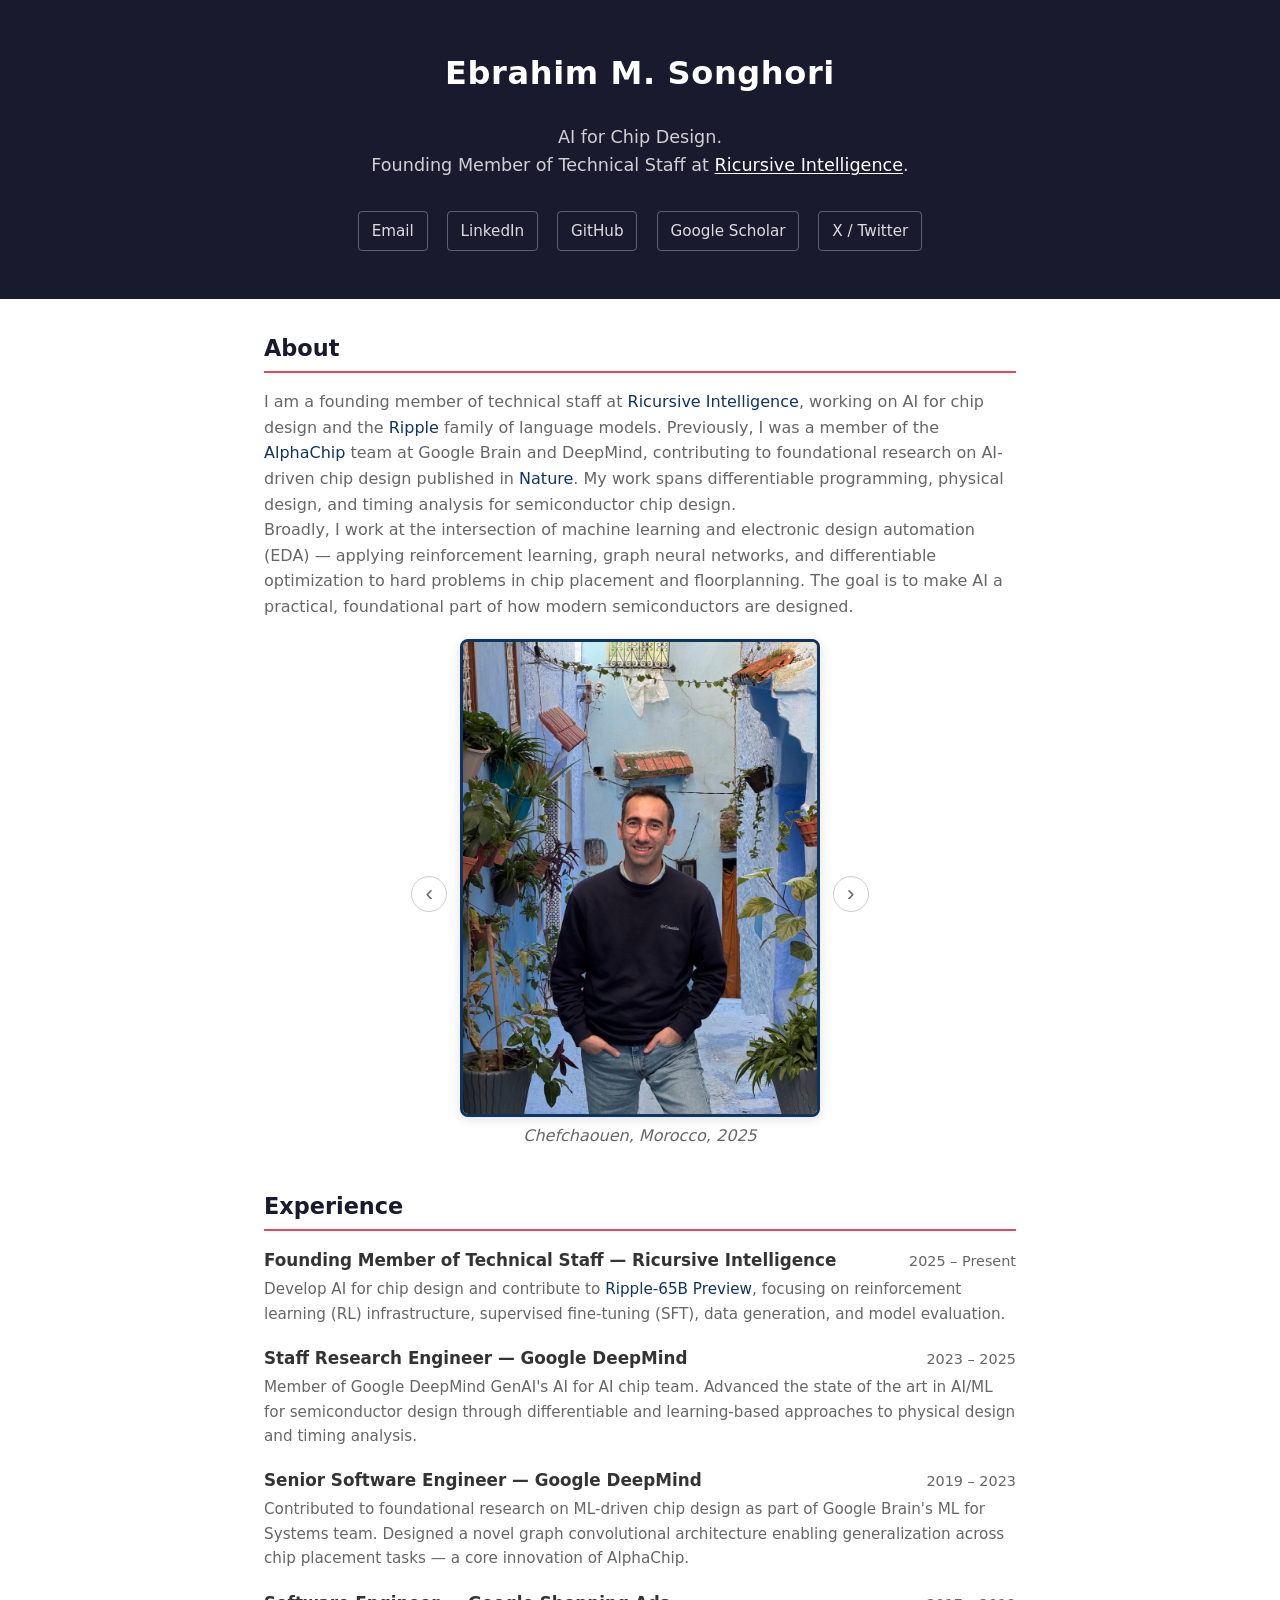
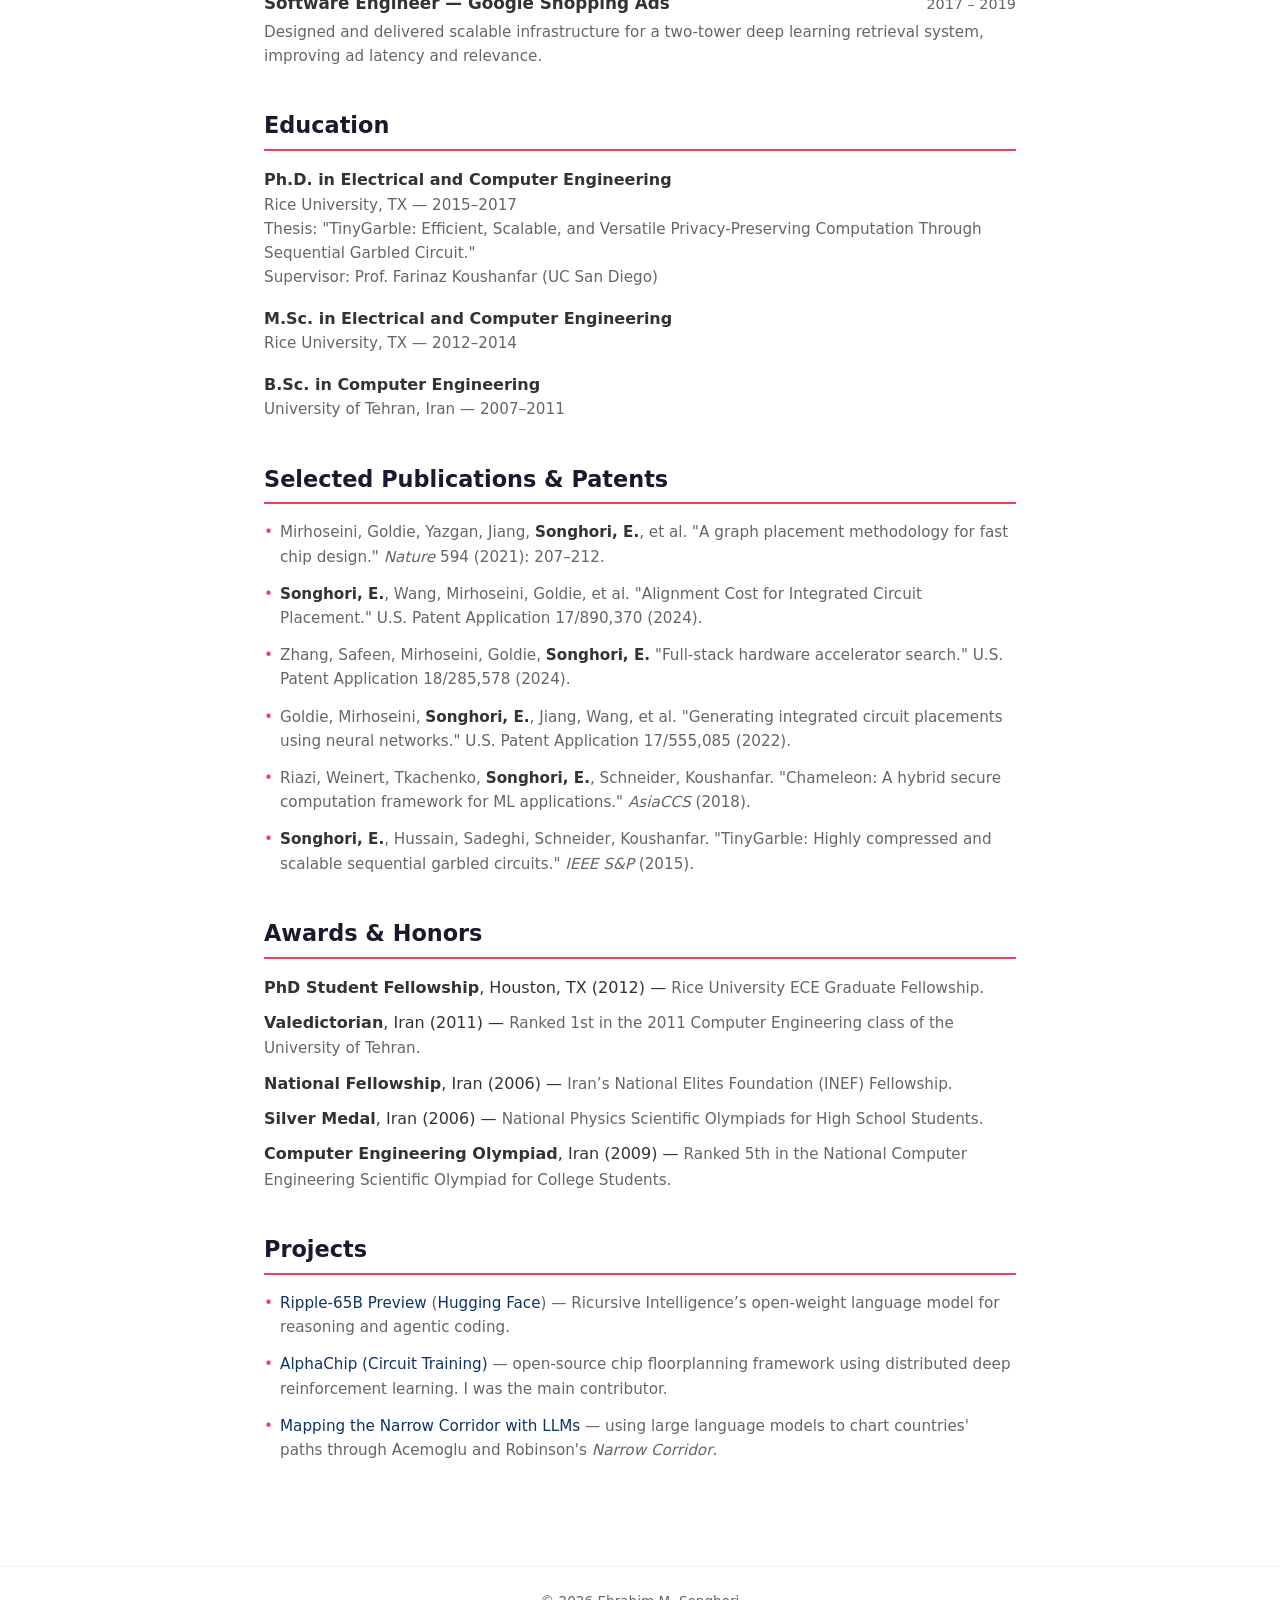
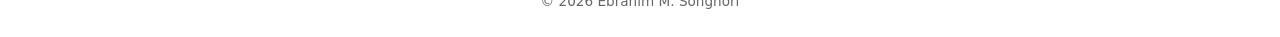
==== commit 977a70c2: "Add AlphaChip to projects" ====
--- a/index.html
+++ b/index.html
@@ -13,9 +13,9 @@
     gtag('config', 'G-TXR8WB0XKL');
   </script>
 
-  <title>Ebrahim M. Songhori - AI for Chip Design | Ricursive Intelligence</title>
-  <meta name="description" content="Ebrahim Songhori - Founding Member of Technical Staff at Ricursive Intelligence. Former AlphaChip team member at Google DeepMind. AI/ML for semiconductor chip design, published in Nature.">
-  <meta name="keywords" content="Ebrahim Songhori, AI for chip design, AlphaChip, chip placement, graph placement, machine learning for EDA, semiconductor design, Ricursive Intelligence, Google DeepMind">
+  <title>Ebrahim M. Songhori | Ripple-65B &amp; AI for Chip Design</title>
+  <meta name="description" content="Ebrahim Songhori works on Ripple-65B and AI for chip design at Ricursive Intelligence, focusing on RL infrastructure, SFT, data generation, and model evaluation.">
+  <meta name="keywords" content="Ebrahim Songhori, Ripple-65B Preview, Ripple, large language models, RL infrastructure, supervised fine-tuning, data generation, model evaluation, AI for chip design, AlphaChip, chip placement, graph placement, machine learning for EDA, semiconductor design, Ricursive Intelligence, Google DeepMind">
   <meta name="author" content="Ebrahim M. Songhori">
   <meta name="google-site-verification" content="yq1AbpjYO4RHW3qVXdiLMc_SH7v51dp_nrM5QMj1qLs" />
   <link rel="canonical" href="https://esonghori.com/">
@@ -24,8 +24,8 @@
 
   <!-- Open Graph -->
   <meta property="og:type" content="profile">
-  <meta property="og:title" content="Ebrahim M. Songhori - AI for Chip Design">
-  <meta property="og:description" content="Founding Member of Technical Staff at Ricursive Intelligence. Former AlphaChip team member at Google DeepMind. AI/ML for semiconductor chip design.">
+  <meta property="og:title" content="Ebrahim M. Songhori | Ripple-65B &amp; AI for Chip Design">
+  <meta property="og:description" content="Ebrahim Songhori works on Ripple-65B and AI for chip design at Ricursive Intelligence, focusing on RL infrastructure, SFT, data generation, and model evaluation.">
   <meta property="og:url" content="https://esonghori.com/">
   <meta property="og:image" content="https://esonghori.com/photos/og-image.jpg">
   <meta property="og:image:width" content="1200">
@@ -35,9 +35,9 @@
 
   <!-- Twitter Card -->
   <meta name="twitter:card" content="summary_large_image">
-  <meta name="twitter:title" content="Ebrahim M. Songhori - AI for Chip Design">
+  <meta name="twitter:title" content="Ebrahim M. Songhori | Ripple-65B &amp; AI for Chip Design">
   <meta name="twitter:site" content="@esonghori2">
-  <meta name="twitter:description" content="Founding Member of Technical Staff at Ricursive Intelligence. Former AlphaChip team at Google DeepMind.">
+  <meta name="twitter:description" content="Ebrahim Songhori works on Ripple-65B and AI for chip design at Ricursive Intelligence, focusing on RL infrastructure, SFT, data generation, and model evaluation.">
   <meta name="twitter:image" content="https://esonghori.com/photos/og-image.jpg">
 
   <!-- Structured Data -->
@@ -45,11 +45,12 @@
   {
     "@context": "https://schema.org",
     "@type": "ProfilePage",
-    "dateModified": "2026-07-07T12:00:00-07:00",
+    "dateModified": "2026-11-08T22:28:12-08:00",
     "mainEntity": {
     "@type": "Person",
     "name": "Ebrahim M. Songhori",
     "alternateName": "Ebrahim Songhori",
+    "description": "Founding member of technical staff at Ricursive Intelligence, contributing to Ripple-65B Preview through reinforcement learning infrastructure, supervised fine-tuning, data generation, and model evaluation, alongside AI for chip design.",
     "url": "https://esonghori.com/",
     "image": "https://esonghori.com/photos/og-image.jpg",
     "jobTitle": "Founding Member of Technical Staff",
@@ -68,7 +69,7 @@
         "name": "University of Tehran"
       }
     ],
-    "knowsAbout": ["AI for Chip Design", "Chip for AI", "Chip for LLM", "AI for AI Chip", "AI Infrastructure", "LLM Infrastructure", "LLM Systems", "AI Systems", "AlphaChip", "Graph Placement", "Chip Placement", "Chip Floorplanning", "Physical Design", "Timing Analysis", "Electronic Design Automation", "Semiconductor Design", "Hardware Accelerator Search", "Differentiable Programming", "Machine Learning", "Deep Learning", "Reinforcement Learning", "Graph Neural Networks", "Graph Convolutional Networks", "Two-Tower Retrieval", "Recommendation Systems", "ML for Systems", "Privacy-Preserving Computation", "Secure Computation", "Secure Multiparty Computation", "Garbled Circuits", "Secure Machine Learning"],
+    "knowsAbout": ["Ripple", "Ripple-65B Preview", "Large Language Models", "Reinforcement Learning Infrastructure", "Supervised Fine-Tuning", "Data Generation", "Model Evaluation", "AI for Chip Design", "Chip for AI", "Chip for LLM", "AI for AI Chip", "AI Infrastructure", "LLM Infrastructure", "LLM Systems", "AI Systems", "AlphaChip", "Graph Placement", "Chip Placement", "Chip Floorplanning", "Physical Design", "Timing Analysis", "Electronic Design Automation", "Semiconductor Design", "Hardware Accelerator Search", "Differentiable Programming", "Machine Learning", "Deep Learning", "Reinforcement Learning", "Graph Neural Networks", "Graph Convolutional Networks", "Two-Tower Retrieval", "Recommendation Systems", "ML for Systems", "Privacy-Preserving Computation", "Secure Computation", "Secure Multiparty Computation", "Garbled Circuits", "Secure Machine Learning"],
     "sameAs": [
       "https://www.linkedin.com/in/esonghori/",
       "https://github.com/esonghori",
@@ -279,6 +280,11 @@
         and agentic coding.
       </li>
       <li>
+        <a href="https://github.com/google-research/circuit_training">AlphaChip (Circuit Training)</a>
+        &mdash; open-source chip floorplanning framework using distributed deep
+        reinforcement learning. I was the main contributor.
+      </li>
+      <li>
         <a href="/narrow-corridor-llm/">Mapping the Narrow Corridor with LLMs</a>
         &mdash; using large language models to chart countries' paths through
         Acemoglu and Robinson's <em>Narrow Corridor</em>.
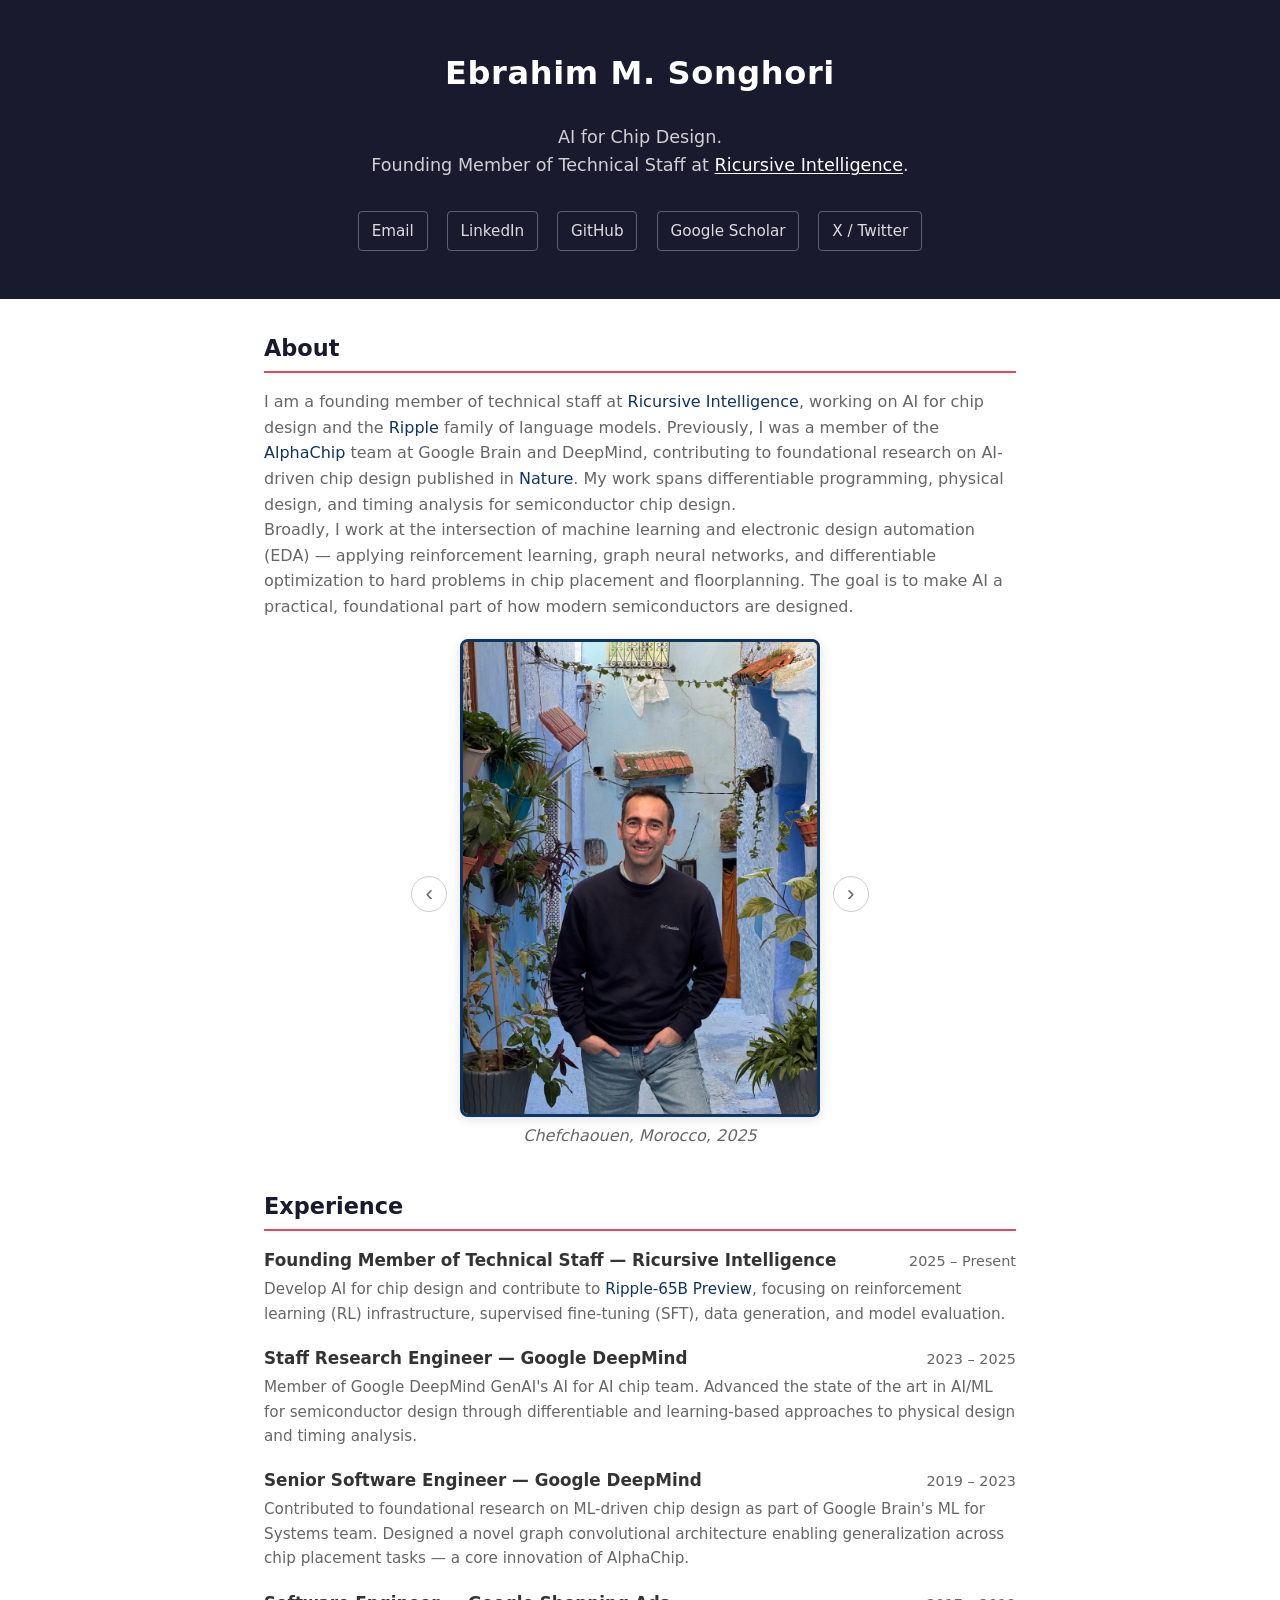
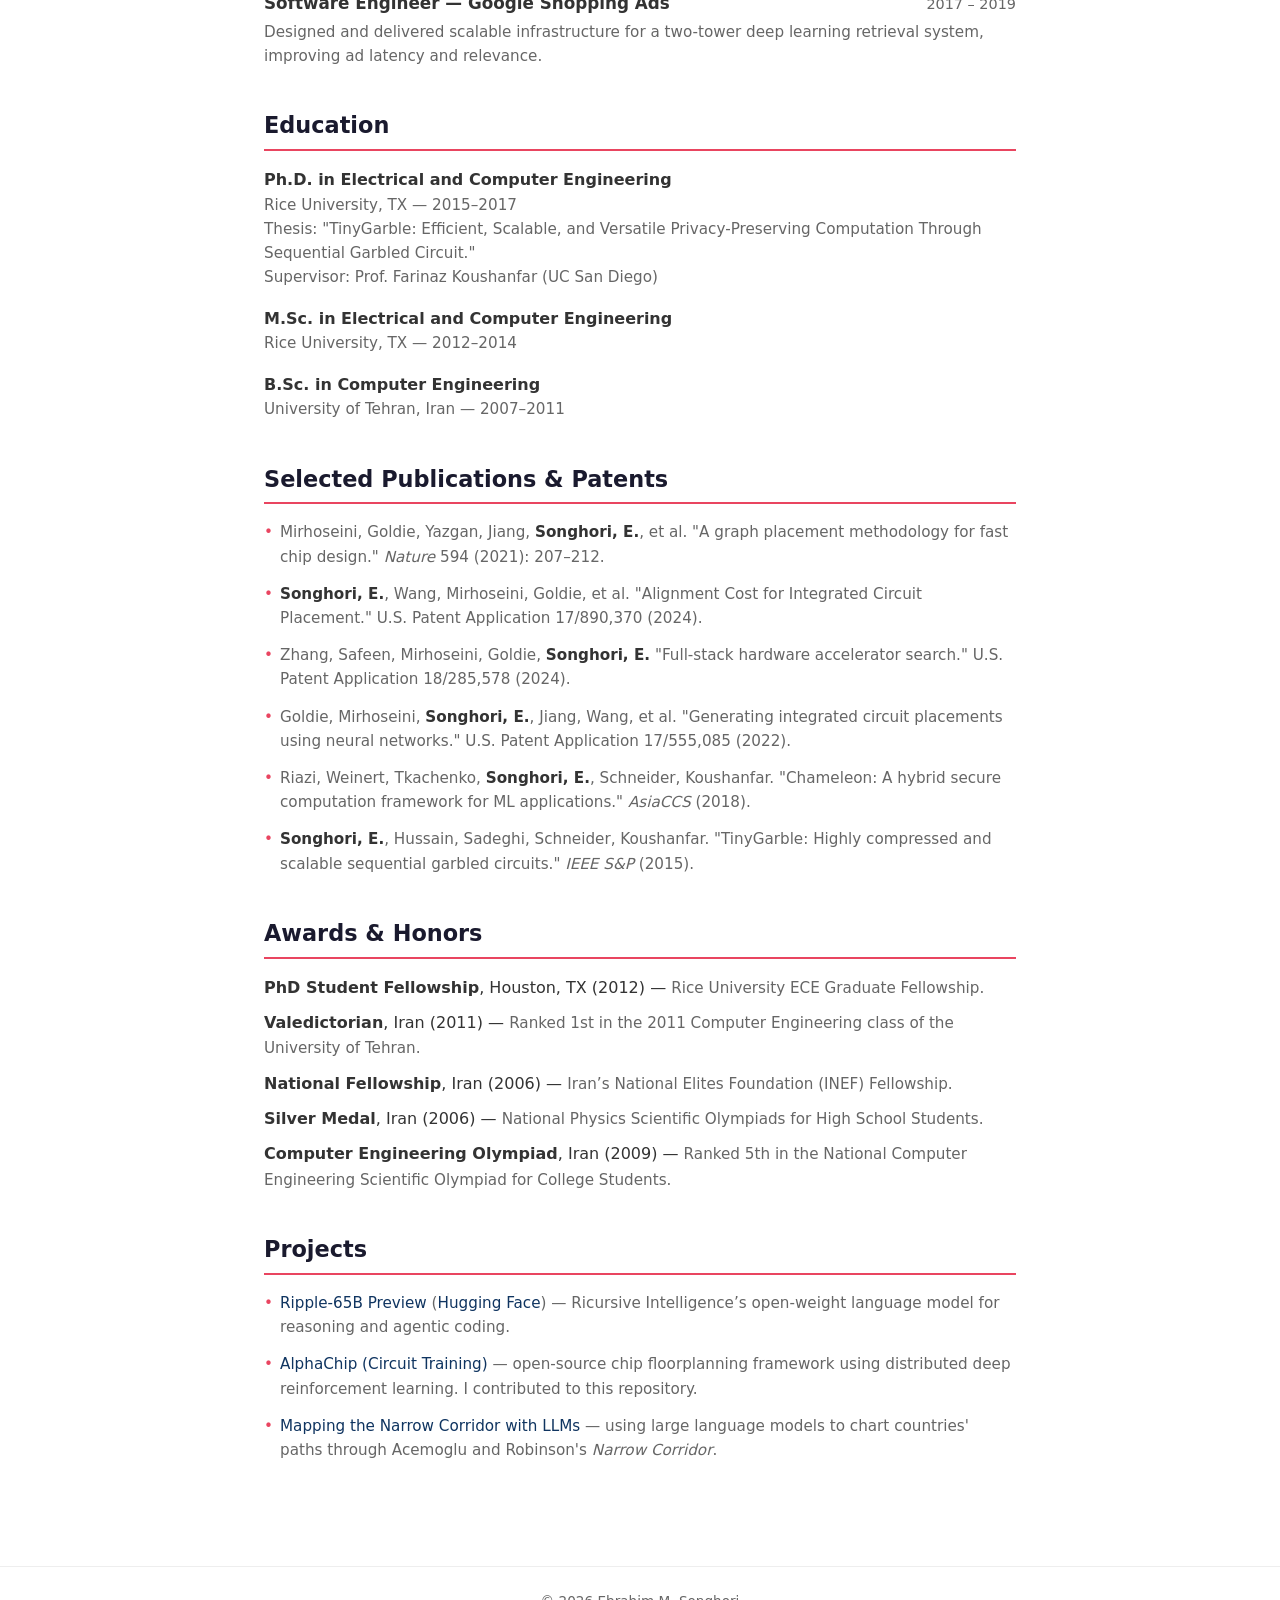
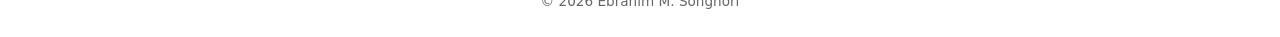
==== commit 6954751e: "Clarify AlphaChip repository contribution" ====
--- a/index.html
+++ b/index.html
@@ -282,7 +282,7 @@
       <li>
         <a href="https://github.com/google-research/circuit_training">AlphaChip (Circuit Training)</a>
         &mdash; open-source chip floorplanning framework using distributed deep
-        reinforcement learning. I was the main contributor.
+        reinforcement learning. I contributed to this repository.
       </li>
       <li>
         <a href="/narrow-corridor-llm/">Mapping the Narrow Corridor with LLMs</a>
